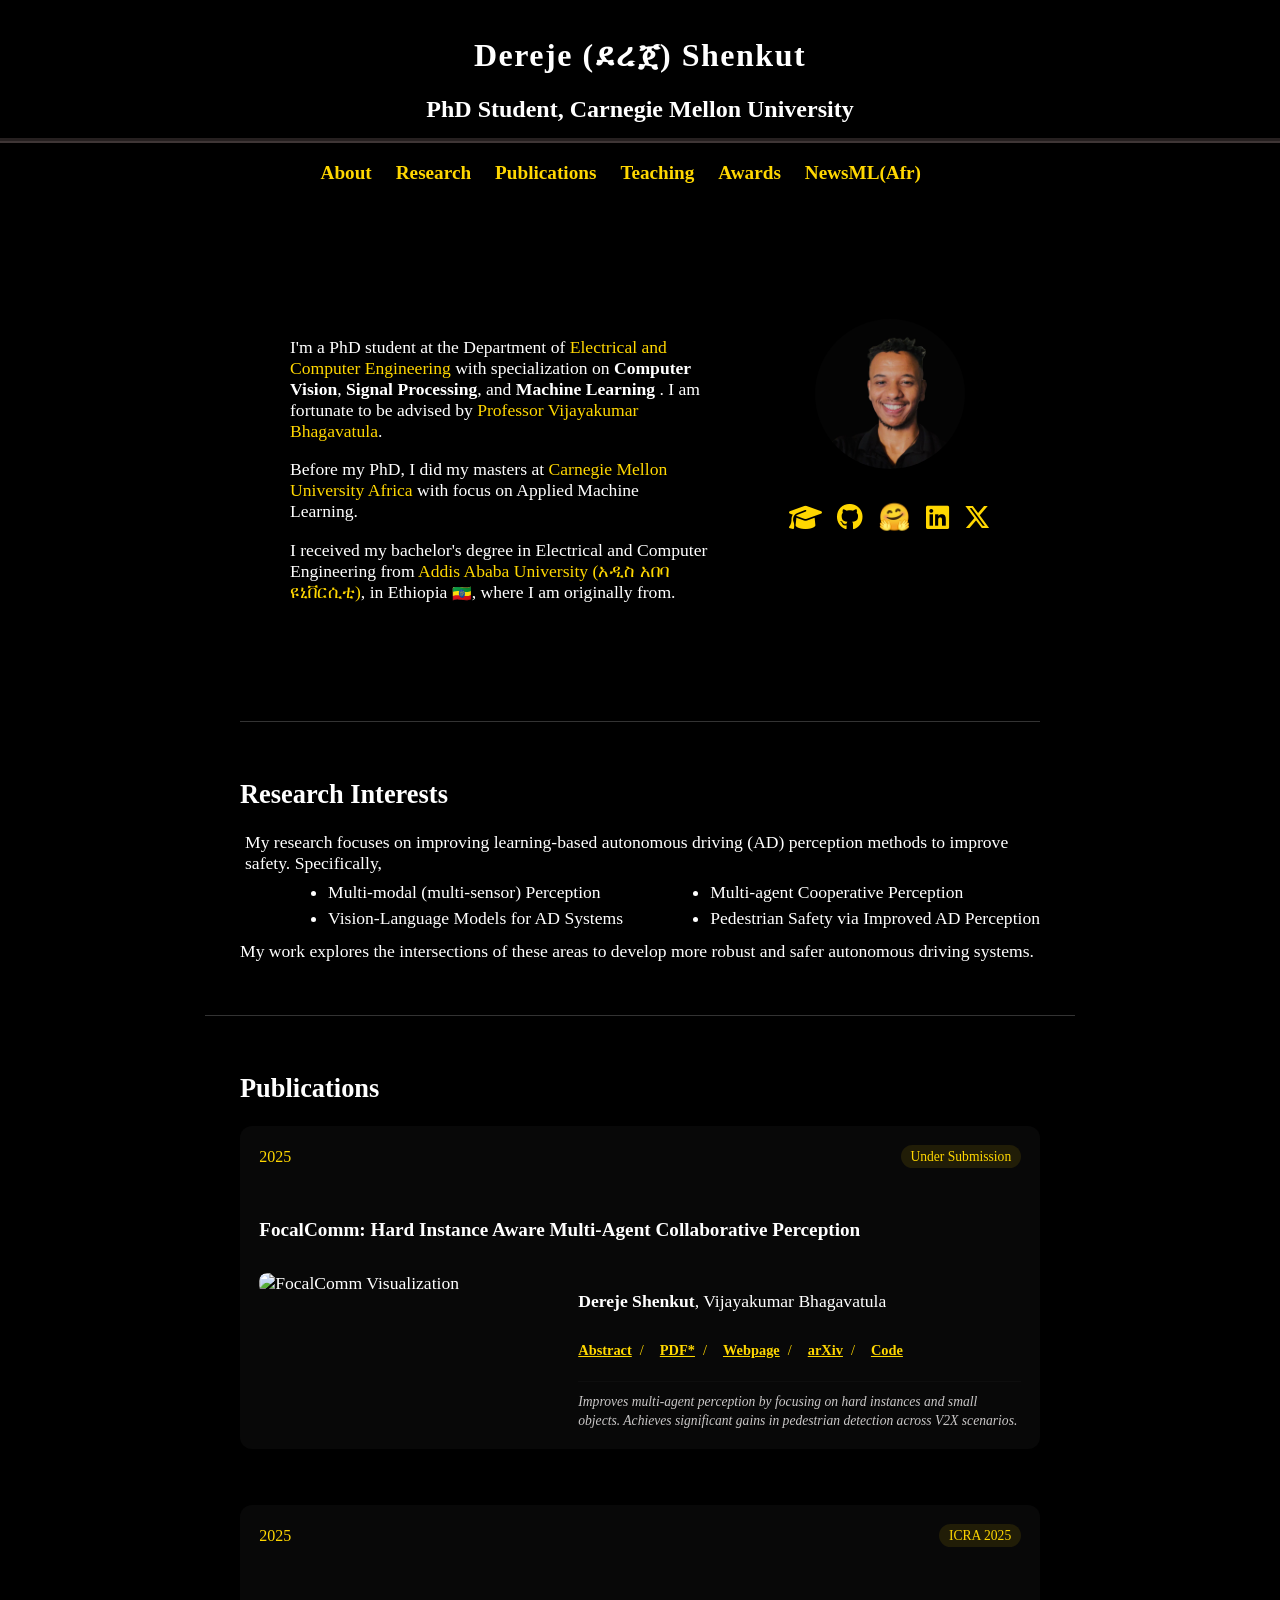
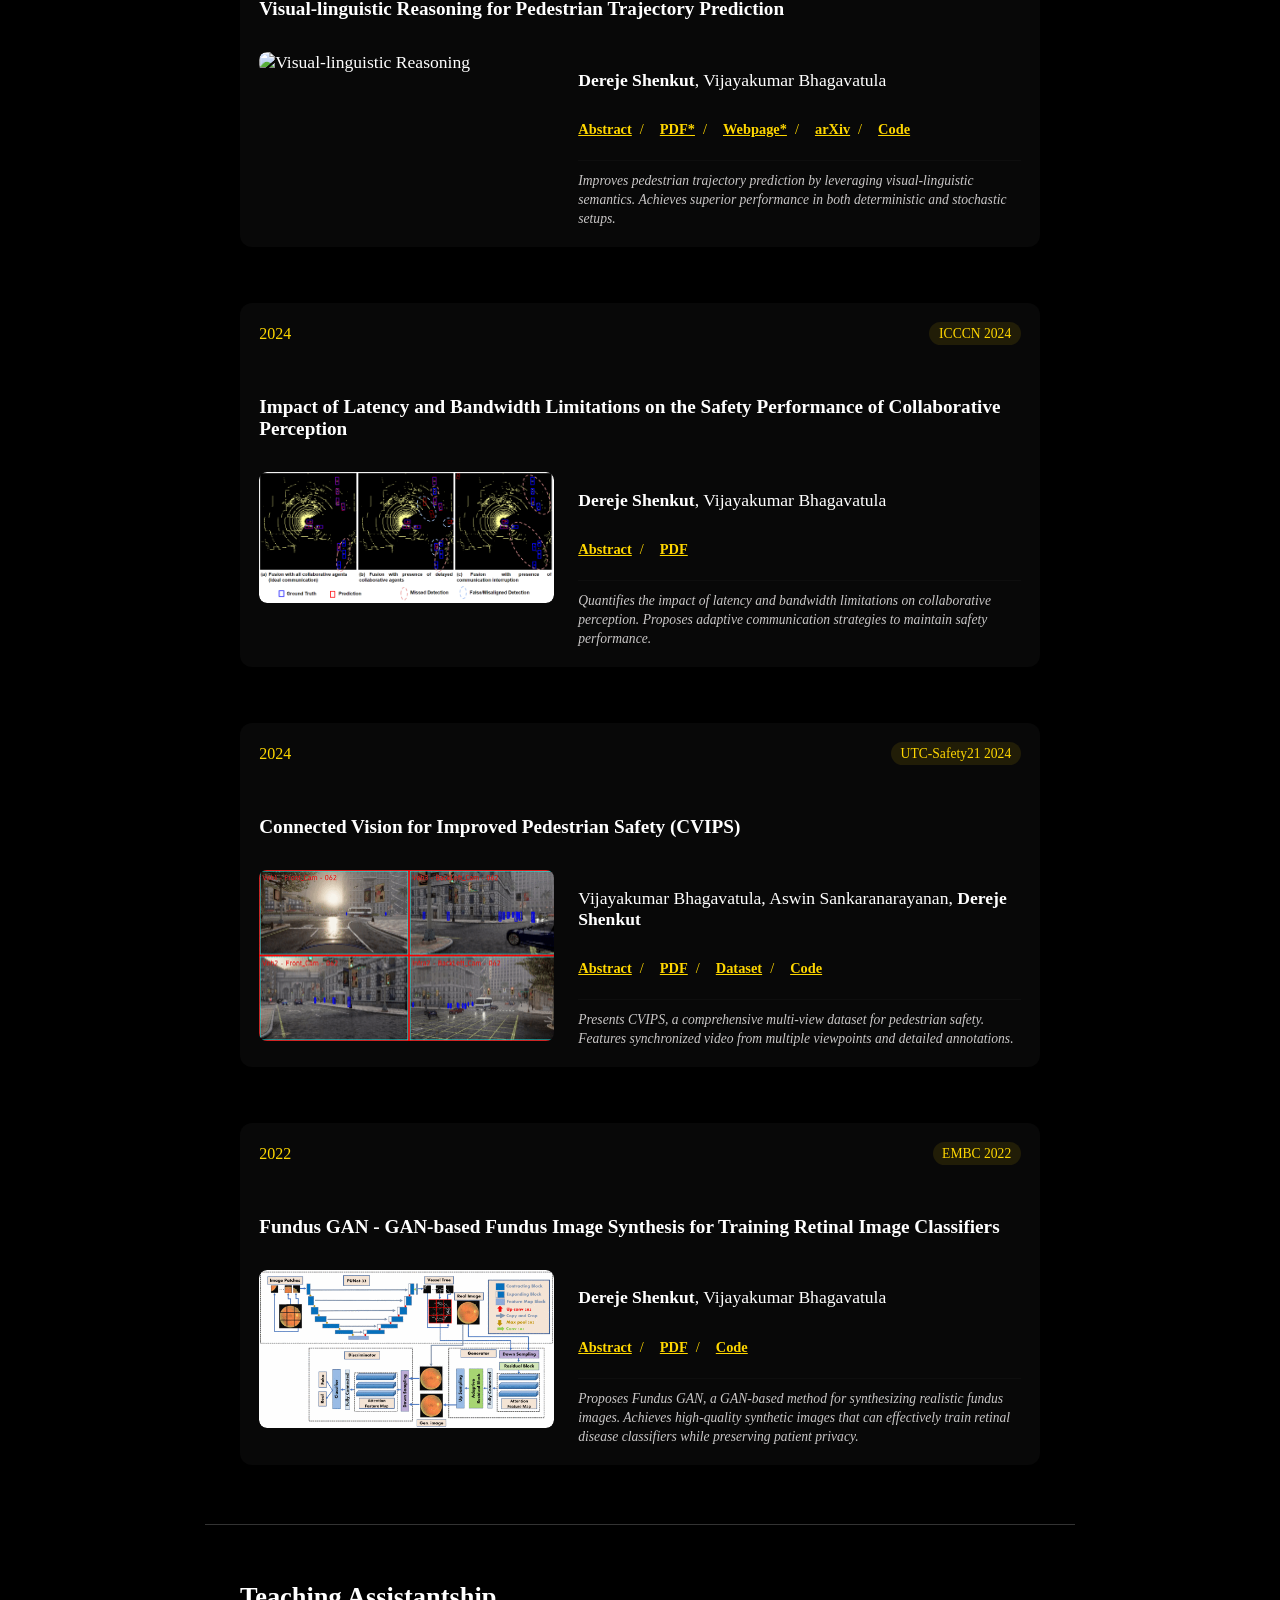
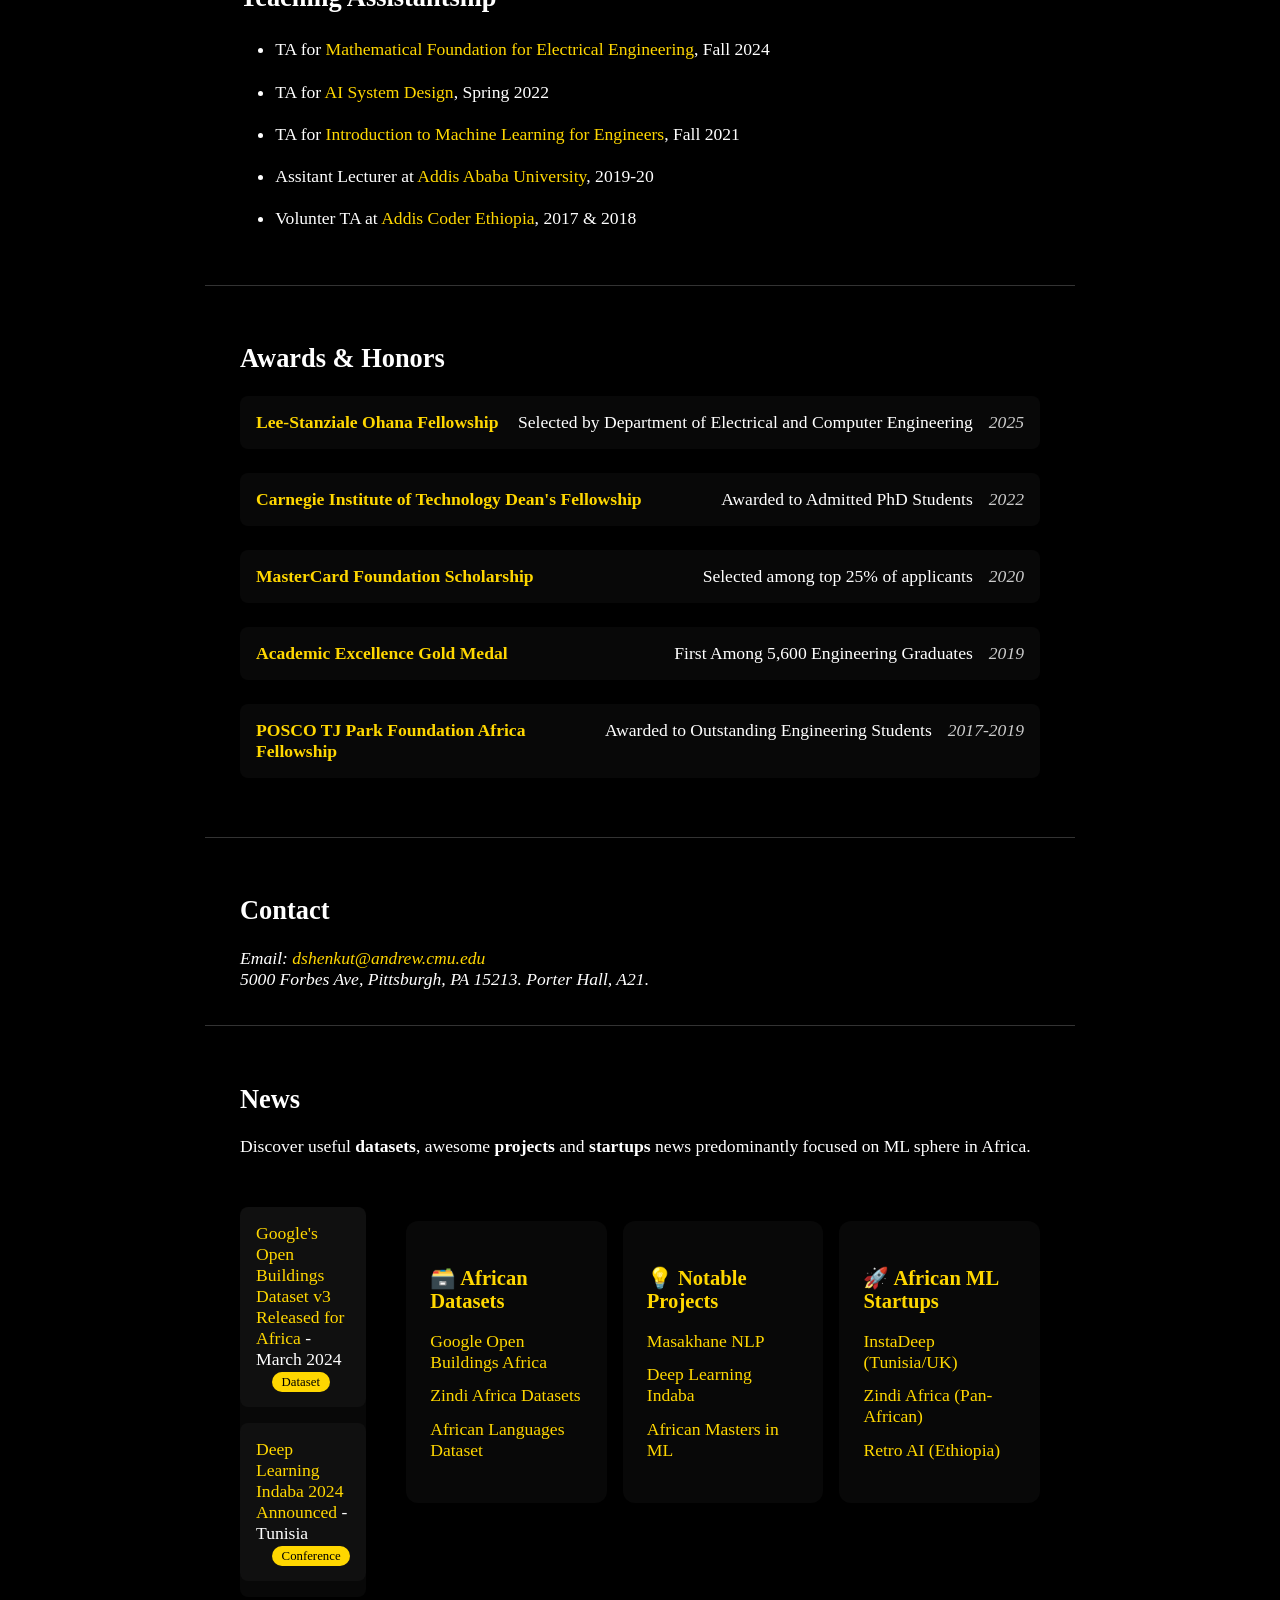
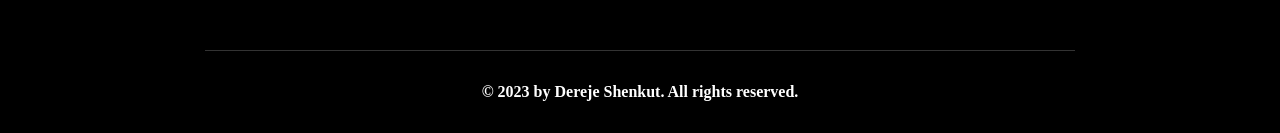
==== index.html @ 4525465c "index html aded" ====
<!DOCTYPE html>
<html lang="en">
<head>
    <meta charset="UTF-8">
    <meta http-equiv="X-UA-Compatible" content="IE=edge">
    <meta name="viewport" content="width=device-width, initial-scale=1.0">
    <title>Dereje Shenkut - Academic Portfolio</title>
    <link rel="stylesheet" href="styles.css">
    <!-- Add Font Awesome CSS -->
    <link rel="stylesheet" href="https://cdnjs.cloudflare.com/ajax/libs/font-awesome/6.5.1/css/all.min.css">
    <!-- Add emoji font support -->
    <link href="https://fonts.googleapis.com/css2?family=Noto+Color+Emoji&display=swap" rel="stylesheet">
</head>
<body>
    <!-- Header Section -->
    <header>
        <h1>Dereje (ደረጀ) Shenkut</h1>
        <h2>PhD Student, Carnegie Mellon University</h2>

        <nav>
            <ul style="font-size: 1.2em;">
                <li><a href="#about">About</a></li>
                <li><a href="#research">Research</a></li>
                <li><a href="#publications">Publications</a></li>
                <li><a href="#teaching">Teaching</a></li>
                <li><a href="#awards">Awards</a></li>
                <!-- <li><a href="#contact">Contact</a></li> -->
                <li><a href="#blueNileHub">NewsML(Afr)</a></li>
            </ul>
        </nav>
    </header>
    
    <!-- About Section -->
    <section id="about" class="s1">
        <div class="main-container">
            <div class="intro-wrapper">
                <div class="left-column">
                    <img id="profile-pic" src="images/photo_2023-05-08_16-27-53.jpg" alt="Dereje Shenkut">
                    <div class="social-links">
                        <a href="https://scholar.google.com/citations?user=y469IrkAAAAJ&hl=en" 
                        target="_blank">
                            <i class="fas fa-graduation-cap"></i>
                        </a>
                        <a href="https://github.com/DerejeCShenkut" target="_blank">
                            <i class="fab fa-github"></i>
                        </a>
                        <a href="https://huggingface.co/scdrand23" target="_blank">
                            <span class="hf-icon">🤗</span>
                        </a>
                        <a href="https://www.linkedin.com/in/dereje-chinkil-shenkut/" target="_blank">
                            <i class="fab fa-linkedin"></i>
                        </a>
                        <a href="https://twitter.com/menelikIII23" target="_blank">
                            <i class="fab fa-x-twitter"></i>
                        </a>
                    </div>
                </div>
                <div id="preview">
                    <p>
                        I'm a PhD student at the Department of <a style="color: rgb(99, 99, 244);" 
                        href="https://www.ece.cmu.edu/">Electrical and Computer Engineering</a> with 
                        specialization on <b>Computer Vision</b>, <b>Signal Processing</b>, and <b>Machine 
                            Learning</b> . I am fortunate to be advised by <a style="color: rgb(99, 99, 244);" href="https://www.ece.cmu.edu/directory/bios/bhagavatula-vijayakumar.html">Professor Vijayakumar Bhagavatula</a>. 
                       </p>
                    <!-- <ul>                         -->

                        <!-- </li> -->
                    <!-- </ul> -->

                    <p>Before my PhD, I did my masters at <a href="https://www.africa.engin
                        eering.cmu.edu/" style="color: rgb(99, 99, 244);">Carnegie Mellon 
                        University Africa</a> with focus on Applied Machine Learning.</p>
                    <p>I received my bachelor's degree in Electrical and Computer Engineering 
                        from <a href="https://aau.edu.et/" style="color: rgb(99, 99, 244);">Addis 
                            Ababa University (አዲስ አበባ ዩኒቨርሲቲ)</a>, in Ethiopia <span class="ethiopia-flag"
                            >🇪🇹</span>, where I am originally from.</p>
                </div>


            </div>
        </div>
    </section>

    <!-- Research Section -->
    <section id="research">
        <h2>Research Interests</h2>
        <p style="margin: 5px;">My research focuses on improving learning-based 
            autonomous driving (AD) perception methods to improve safety. Specifically, </p>
        <!-- <p style="margin: 5px;">Key areas of focus:</p> -->
        <ul style="margin: 0; padding-left: 5em; line-height: 1.5;">
            <div style="display: flex; justify-content: space-between;">
                <div>
                    <li>Multi-modal (multi-sensor) Perception</li>
                    <li>Vision-Language Models for AD Systems</li>
                    
                </div>
                <div>
                    <li>Multi-agent Cooperative Perception</li>
                    <li>Pedestrian Safety via Improved AD Perception</li>
                </div>


            </div>
        </ul>
        <p style="margin-top: 10px;">My work explores the intersections of these areas 
            to develop more robust and safer autonomous driving systems.</p>
    </section>

    <!-- Publications Section -->
    <section id="publications">
        <h2>Publications</h2>
        <div class="publications-grid">
            <!-- FocalComm Publication -->
            <div class="publication-card">
                <div class="publication-header">
                    <span class="pub-year">2025</span>
                    <span class="pub-status">Under Submission</span>
                </div>
                <h3>FocalComm: Hard Instance Aware Multi-Agent Collaborative Perception</h3>
                <div class="publication-content">
                    <div class="pub-media">
                        <img src="final_collaged.gif" alt="FocalComm Visualization" class="pub-image">
                        <div class="media-overlay">
                            <div class="overlay-links">
                                <a href="#" class="media-link">View Demo</a>
                            </div>
                        </div>
                    </div>
                    <div class="pub-details">
                        <p class="pub-authors"><strong>Dereje Shenkut</strong>, Vijayakumar Bhagavatula</p>
                        <div class="pub-abstract-container">
                            <div class="pub-abstract">
                                Multi-agent collaborative perception aims to improve safety for 
                                vehicles and vulnerable road users like pedestrians, but existing 
                                approaches underperform on small-sized objects that are critical 
                                for safety. FocalComm addresses this by focusing on exchanging 
                                information about challenging detection targets through learnable 
                                progressive hard instance mining and a feature-level fusion technique 
                                that prioritizes multi-stage hard instance query features. Our extensive 
                                evaluation demonstrates that FocalComm outperforms state-of-the-art 
                                methods on real V2X benchmarks, achieving significant gains in overall 
                                mAP and substantial improvements in pedestrian detection across both 
                                vehicle-centric and infrastructure-centric setups.
                            </div>
                        </div>
                        <div class="pub-links">
                            <a href="#" class="pub-button small-button abstract-btn">Abstract</a>
                            <a href="#" class="pub-button small-button">PDF*</a>
                            <a href="#" class="pub-button small-button">Webpage</a>
                            <a href="#" class="pub-button small-button">arXiv</a>
                            <a href="#" class="pub-button small-button">Code</a>
                        </div>
                        <div class="pub-brief-description">
                            Improves multi-agent perception by focusing on hard instances and small objects. Achieves significant gains in pedestrian detection across V2X scenarios.
                        </div>
                    </div>
                </div>
            </div>

            <!-- Visual-linguistic Reasoning Publication -->
            <div class="publication-card">
                <div class="publication-header">
                    <span class="pub-year">2025</span>
                    <span class="pub-venue">ICRA 2025</span>
                </div>
                <h3>Visual-linguistic Reasoning for Pedestrian Trajectory Prediction</h3>
                <div class="publication-content">
                    <div class="pub-media">
                        <img src="final_collaged.gif" alt="Visual-linguistic Reasoning" class="pub-image">
                        <div class="media-overlay">
                            <div class="overlay-links">
                                <a href="#" class="media-link">View Demo</a>
                            </div>
                        </div>
                    </div>
                    <div class="pub-details">
                        <p class="pub-authors"><strong>Dereje Shenkut</strong>, Vijayakumar Bhagavatula</p>
                        <div class="pub-abstract-container">
                            <div class="pub-abstract">
                                Accurate prediction of pedestrian trajectories is crucial for
                                 autonomous vehicles, but the dynamic nature of urban environments 
                                 and unpredictable pedestrian behavior present significant challenges 
                                 that earlier RNN and LSTM methods couldn't fully address. This paper 
                                 introduces a novel approach that uses a powerful pre-trained vision-language
                                  model (VLM) to improve trajectory estimation by learning semantically useful
                                   scene context and high-level reasoning features through fine-tuning 
                                   on specific prompts with road scenes containing pedestrians. 
                                   Through experiments with first-person datasets JAAD and PIE, we 
                                   demonstrate that utilizing visual-linguistic semantics via our 
                                   pretrained VLM approach outperforms previous methods in both 
                                   deterministic and stochastic trajectory prediction setups.
                            </div>
                        </div>
                        <div class="pub-links">
                            <a href="#" class="pub-button small-button abstract-btn">Abstract</a>
                            <a href="#" class="pub-button small-button">PDF*</a>
                            <a href="#" class="pub-button small-button">Webpage*</a>
                            <a href="#" class="pub-button small-button">arXiv</a>
                            <a href="#" class="pub-button small-button">Code</a>
                        </div>
                        <div class="pub-brief-description">
                            Improves pedestrian trajectory prediction by leveraging visual-linguistic semantics. Achieves superior performance in both deterministic and stochastic setups.
                        </div>
                    </div>
                </div>
            </div>

            <!-- Latency and Bandwidth Publication -->
            <div class="publication-card">
                <div class="publication-header">
                    <span class="pub-year">2024</span>
                    <span class="pub-venue">ICCCN 2024</span>
                </div>
                <h3>Impact of Latency and Bandwidth Limitations on the Safety 
                    Performance of Collaborative Perception</h3>
                <div class="publication-content">
                    <div class="pub-media">
                        <img src="LatencyImapct2.PNG" alt="Latency and Bandwidth Study" class="pub-image">
                        <div class="media-overlay">
                            <div class="overlay-links">
                                <a href="https://ieeexplore.ieee.org/stamp/stamp.jsp?arnumber=10637568 class="media-link">View Paper</a>
                            </div>
                        </div>
                    </div>
                    <div class="pub-details">
                        <p class="pub-authors"><strong>Dereje Shenkut</strong>, Vijayakumar Bhagavatula</p>
                        <div class="pub-abstract-container">
                            <div class="pub-abstract">
                                Collaborative perception systems rely on V2V communication networks that are 
                                subject to real-world constraints like latency and bandwidth limitations. 
                                This study quantifies the impact of these network constraints on perception 
                                performance and safety metrics. We propose adaptive communication strategies 
                                that maintain critical safety performance even under severe network limitations, 
                                providing practical guidelines for deploying collaborative perception in real-world 
                                autonomous driving scenarios.
                            </div>
                        </div>
                        <div class="pub-links">
                            <a href="#" class="pub-button small-button abstract-btn">Abstract</a>
                            <a href="https://ieeexplore.ieee.org/stamp/stamp.jsp?arnumber=10637568" 
                            class="pub-button small-button">PDF</a>
                            <!-- <a href="#" class="pub-button small-button">Webpage</a>
                            <a href="#" class="pub-button small-button">arXiv</a>
                            <a href="#" class="pub-button small-button">Code</a> -->
                        </div>
                        <div class="pub-brief-description">
                            Quantifies the impact of latency and bandwidth limitations on collaborative perception. Proposes adaptive communication strategies to maintain safety performance.
                        </div>
                    </div>
                </div>
            </div>
            
            <!-- CVIPS Dataset Publication Card -->
            <div class="publication-card">
                <div class="publication-header">
                    <span class="pub-year">2024</span>
                    <span class="pub-venue">UTC-Safety21 2024</span>
                </div>
                <h3>Connected Vision for Improved Pedestrian Safety (CVIPS) </h3>
                <div class="publication-content">
                    <div class="pub-media">
                        <img src="images/output_video_VVVI_4cam.gif" alt="Collaborative View" class="pub-
                        image">
                        <div class="media-overlay">
                            <div class="overlay-links">
                                <a href="https://drive.google.com/drive/folders/1gCCrIslzVkupyF0lj_1
                                I9qXTB2_a4tjd?usp=drive_link" class="media-link" target="_blank">View D
                                ataset</a>
                            </div>
                        </div>
                    </div>
                    <div class="pub-details">
                        <p class="pub-authors">Vijayakumar Bhagavatula, Aswin Sankaranarayanan, <strong>
                            Dereje Shenkut</strong></p>
                        <div class="pub-abstract-container">
                            <div class="pub-abstract">
                                We present CVIPS, a comprehensive multi-view dataset designed to 
                                improve pedestrian safety through collaborative perception. 
                                The dataset features synchronized video from multiple viewpoints 
                                in urban environments, with detailed annotations of pedestrian positions, 
                                trajectories, and potential safety-critical scenarios. CVIPS enables the 
                                development and evaluation of collaborative perception algorithms specifically focused on enhancing pedestrian safety in autonomous driving applications.
                            </div>
                        </div>
                        <div class="pub-links">
                            <a href="#" class="pub-button small-button abstract-btn">Abstract</a>
                            <a href="#" class="pub-button small-button">PDF</a>
                            <a href="https://drive.google.com/drive/folders/1gCCrIslzVkupyF0lj_1I9qXTB2
                            _a4tjd?usp=drive_link" class="pub-button small-button" target="_blank">
                            Dataset</a>
                            <!-- <a href="#" class="pub-button small-button">arXiv</a> -->
                            <a href="#" class="pub-button small-button">Code</a>
                        </div>
                        <div class="pub-brief-description">
                            Presents CVIPS, a comprehensive multi-view dataset for pedestrian safety. Features synchronized video from multiple viewpoints and detailed annotations.
                        </div>
                    </div>
                </div>
            </div>

            <!-- Fundus GAN Publication -->
            <div class="publication-card">
                <div class="publication-header">
                    <span class="pub-year">2022</span>
                    <span class="pub-venue">EMBC 2022</span>
                </div>
                <h3>Fundus GAN - GAN-based Fundus Image Synthesis for Training Retinal Image 
                    Classifiers</h3>
                <div class="publication-content">
                    <div class="pub-media">
                        <img src="9871771-fig-1-source-small.gif" alt="Fundus GAN Architecture" 
                        class="pub-image">
                        <div class="media-overlay">
                            <div class="overlay-links">
                                <a href="#" class="media-link">View Paper</a>
                            </div>
                        </div>
                    </div>
                    <div class="pub-details">
                        <p class="pub-authors"><strong>Dereje Shenkut</strong>, Vijayakumar Bhagavatula</p>
                        <div class="pub-abstract-container">
                            <div class="pub-abstract">
                                We propose Fundus GAN, a GAN-based method for synthesizing realistic 
                                fundus images to address the challenges of limited labeled data 
                                and patient privacy concerns in retinal image analysis. Our two-step 
                                approach first extracts vessel trees using a segmentation network, 
                                then translates these to fundus images using unsupervised generative 
                                attention networks. Experiments show Fundus GAN outperforms state-of-the-art
                                 methods and produces high-quality synthetic images that can effectively 
                                 train retinal disease classifiers while preserving patient privacy.
                            </div>
                        </div>
                        <div class="pub-links">
                            <a href="#" class="pub-button small-button abstract-btn">Abstract</a>
                            <a href="https://ieeexplore.ieee.org/stamp/stamp.jsp?arnumber=9871771" 
                            class="pub-button small-button">PDF</a>
                            <!-- <a href="#" class="pub-button small-button">Webpage</a> -->
                            <!-- <a href="#" class="pub-button small-button">arXiv</a> -->
                            <a href="#" class="pub-button small-button">Code</a>
                        </div>
                        <div class="pub-brief-description">
                            Proposes Fundus GAN, a GAN-based method for synthesizing realistic fundus images. Achieves high-quality synthetic images that can effectively train retinal disease classifiers while preserving patient privacy.
                        </div>
                    </div>
                </div>
            </div>
        </div>
    </section>

    <!-- Teaching Section -->
    <section id="teaching">
        <h2>Teaching Assistantship</h2>
        <ul>
            <li>TA for <a href="https://courses.ece.cmu.edu/18202" target="_blank">Mathematical Foundation
                 for Electrical Engineering</a>, Fall 2024</li>
            <li>TA for <a href="https://www.africa.engineering.cmu.edu/academics/courses/04-652.html"
                target="_blank">AI System Design</a>, Spring 2022</li>
            <li>TA for <a href="https://courses.ece.cmu.edu/18461" target="_blank">Introduction to 
                Machine Learning for Engineers</a>, Fall 2021</li>            
            <li>Assitant Lecturer at <a href="http://www.aau.edu.et/" target="_blank">Addis Ababa 
                University</a>, 2019-20</li>
            <li>Volunter TA at <a href="https://www.addiscoder.com/" target="_blank">Addis Coder 
                Ethiopia</a>, 2017 & 2018</li>
        </ul>
    </section>

    <!-- Add this section before the Contact section -->
    <section id="awards">
        <h2>Awards & Honors</h2>
        <ul class="awards-list">
            <li class="award-item">
                <span class="award-name">Lee-Stanziale Ohana Fellowship</span>
                <span class="award-details">Selected by Department of Electrical and Computer Engineering</span>
                <span class="award-year">2025</span>
            </li>
            <li class="award-item">
                <span class="award-name">Carnegie Institute of Technology Dean's Fellowship</span>
                <span class="award-details">Awarded to Admitted PhD Students</span>
                <span class="award-year">2022</span>
            </li>
            <li class="award-item">
                <span class="award-name">MasterCard Foundation Scholarship</span>
                <span class="award-details">Selected among top 25% of applicants</span>
                <span class="award-year">2020</span>
            </li>
            <li class="award-item">
                <span class="award-name">Academic Excellence Gold Medal</span>
                <span class="award-details">First Among 5,600 Engineering Graduates</span>
                <span class="award-year">2019</span>
            </li>
            <li class="award-item">
                <span class="award-name">POSCO TJ Park Foundation Africa Fellowship</span>
                <span class="award-details">Awarded to Outstanding Engineering Students</span>
                <span class="award-year">2017-2019</span>
            </li>
        </ul>
    </section>

    <!-- Contact Section -->
    <section id="contact">
        <h2>Contact</h2>
        <address>
            Email: <a href="mailto:dshenkut@andrew.cmu.edu">dshenkut@andrew.cmu.edu</a><br>
            5000 Forbes Ave, Pittsburgh, PA 15213. Porter Hall, A21.<br>
        </address>
    </section>
    <!-- Fun Fact Section -->
    <section id="blueNileHub">
        <h2>News</h2>
        <!-- <p>
            Welcome to Harambe's ML Chronicles, where I write about the hope and glimpse of Machine Learning in Africa. 
            Here, I regularly write about latest news, resources, and opportunities within the African ML sphere.
        </p> -->
        <p>Discover useful <b>datasets</b>, awesome <b>projects</b> and <b>startups</b> news 
            predominantly focused on ML sphere in Africa.</p>

        <div class="mlogContent">
            <ul class="newsList">
                <li>
                    <a href="https://sites.research.google/open-buildings/">Google's Open Buildings
                         Dataset v3 Released for Africa</a> - March 2024
                    <span class="news-tag">Dataset</span>
                </li>
                <li>
                    <a href="https://deeplearningindaba.com/2024">Deep Learning Indaba 2024 Announced

                    </a> - Tunisia
                    <span class="news-tag">Conference</span>
                </li>
                <!-- <li>
                    <a href="https://zindi.africa/competitions">Zindi Africa Launches New Healthcare
                         ML Competition</a> - February 2024
                    <span class="news-tag">Competition</span>
                </li>
                <li>
                    <a href="https://www.masakhane.io">Masakhane NLP: Advancing African Language 
                        Processing</a> - January 2024
                    <span class="news-tag">Project</span>
                </li>
                <li>
                    <a href="https://www.carnegie.org/news/articles/artificial-intelligence-africa/">
                        Carnegie Corporation Funds AI Research Centers in Africa</a> - 
                        December 2023
                    <span class="news-tag">Funding</span>
                </li> -->
            </ul>

            <!-- African ML Resources Section -->
            <div class="afroResources">
                <div class="resource-section">
                    <h3>🗃️ African Datasets</h3>
                    <ul>
                        <li><a href="https://sites.research.google/open-buildings/">Google Open Buildings 
                            Africa</a></li>
                        <li><a href="https://zindi.africa/datasets">Zindi Africa Datasets</a></li>
                        <li><a href="https://www.masakhane.io/data">African Languages Dataset</a></li>
                    </ul>
                </div>

                <div class="resource-section">
                    <h3>💡 Notable Projects</h3>
                    <ul>
                        <li><a href="https://www.masakhane.io">Masakhane NLP</a></li>
                        <li><a href="https://www.deeplearningindaba.com">Deep Learning Indaba</a></li>
                        <li><a href="https://www.africanmastersinml.org">African Masters in ML</a></li>
                    </ul>
                </div>

                <div class="resource-section">
                    <h3>🚀 African ML Startups</h3>
                    <ul>
                        <li><a href="https://www.instadeep.com">InstaDeep (Tunisia/UK)</a></li>
                        <li><a href="https://www.zindi.africa">Zindi Africa (Pan-African)</a></li>
                        <li><a href="https://www.retro.ai">Retro AI (Ethiopia)</a></li>
                    </ul>
                </div>
            </div>
        </div>
    </section>

    <!-- Footer Section -->
    <footer>
        <!-- <blockquote class="animated-quote">"The unity of Africa reflects the most noble of aims. It must be pursued by all who are convinced of its necessity" Fulbert Youlou</blockquote> -->
        <p>© 2023 by Dereje Shenkut. All rights reserved.</p>
    </footer>

    <!-- Add JavaScript for expandable abstracts -->
    <script>
        document.addEventListener('DOMContentLoaded', function() {
            const abstractButtons = document.querySelectorAll('.abstract-btn');
            
            abstractButtons.forEach(button => {
                button.addEventListener('click', function(e) {
                    e.preventDefault();
                    
                    // Find the closest publication card
                    const pubDetails = this.closest('.pub-details');
                    
                    // Find the abstract container within this publication card
                    const abstractContainer = pubDetails.querySelector('.pub-abstract-container');
                    
                    // Toggle visibility
                    if (abstractContainer.style.display === 'block') {
                        abstractContainer.style.display = 'none';
                    } else {
                        abstractContainer.style.display = 'block';
                    }
                });
            });
        });
    </script>
</body>
</html>
---- styles.css ----
html, body {
    background-color: #000000;
    margin: 0;
    padding: 0;
}

body {
    font-family: 'Times New Roman', Times, serif;
    color: #ffffff;
}

header {
    /*background-color: linear-gradient(to bottom, #078930, #fcd116, #de071c); /* Colors of the Ethiopian flag */
    animation: flagColors 50s infinite;
    padding: 1em 0;
    text-align: center;
    position: relative; /* Add this to help with positioning */
    min-height: 180px; /* Adjust this value based on your needs */
    display: flex;
    flex-direction: column;
}
/* @keyframes flagColors {

} */
header h1, header h2, nav ul li a {
    text-shadow: 2px 2px 4px rgba(0, 0, 0, 0.9);
}

footer p, footer blockquote {
    text-shadow: 2px 2px 4px rgb(0, 0, 0);
}

header h1 {
    color: #ffffff;
    font-weight: bold;
    font-size: 2em;
    text-shadow: 2px 2px 4px rgba(0, 0, 0, 0.7);
    font-family: 'Georgia', serif;
    letter-spacing: 1.5px;
}


header h2 {
    margin-bottom: 0;
    margin-top: 0;
    padding-bottom: 15px;
    border-bottom: 5px groove rgba(210, 179, 179, 0.3); /* Subtle line under PhD Student */
    width: 100%; /* Line won't stretch full width */
    margin-left: auto;
    margin-right: auto;
}

nav {
    margin-top: auto; /* This pushes the nav to the bottom of header */
}

nav ul {
    list-style-type: none;
    padding: 0;
    display: flex;
    justify-content: center;
    margin-right: 2em;
    margin-bottom: 1em; /* Add some space at the bottom */
    gap: 1.5rem;  /* Use gap instead of margin for more consistent spacing */
    flex-wrap: wrap;  /* Allow wrapping on smaller screens */
}

nav ul li a {
    color: #ffffff;
    font-weight: bold;
    transition: color 0.3s;
}

nav ul li a:hover {
    color: #08b9b0;
}

nav ul li {
    margin: 0;  /* Remove individual margins */
}

section {
    padding: 2em;  /* Reduced from 3em */
    font-size: 1.1em;
    border-bottom: 1px solid #333333;
    background-color: #000000;
    color: #ffffff;
    max-width: 800px;  /* Added max-width to condense content */
    margin: 0 auto;  /* Center the sections */
}

.profile-pic {
    margin-right: 20px;
    border-radius: 50%;
    width: 200px;
    height: 200px;
    object-fit: cover;
}

footer {
    /*background: linear-gradient(to right, #B31B1B, #bbadad); /* CMU red to grey gradient */
    animation: flagColors 30s infinite;
    font-weight: bold; /* Bold text */
    color: #ffffff;
    padding: 1em 0;
    text-align: center;
}
@keyframes flagColors {
    0%, 10% {
        background: linear-gradient(to bottom, rgba(7, 137, 48, 0.1), rgba(252, 209, 22, 0.1), rgba(222, 7, 28, 0.1));
    }
    10.1%, 15% {
        background: linear-gradient(to right, rgba(0, 135, 81, 0.1), rgba(255, 255, 255, 0.1), rgba(0, 135, 81, 0.1));
    }
    15.1%, 20% {
        background: linear-gradient(45deg, rgba(0, 51, 161, 0.1), rgba(213, 43, 45, 0.1), rgba(213, 43, 45, 0.1), rgba(18, 184, 214, 0.1));
    }
    20.1%, 25% {
        background: linear-gradient(to bottom, rgba(32, 107, 196, 0.2), rgba(250, 218, 94, 0.2), rgba(73, 140, 44, 0.2)); /* Rwanda */
    }
    25.1%, 30% {
        background: linear-gradient(to bottom, rgba(0, 171, 102, 0.2), rgba(255, 255, 255, 0.2), rgba(206, 17, 38, 0.2)); /* Madagascar */
    }
    30.1%, 35% {
        background: linear-gradient(to right, rgba(0, 158, 73, 0.2), rgba(255, 206, 0, 0.2), rgba(210, 16, 52, 0.2)); /* Guinea */
    }
    35.1%, 40% {
        background: linear-gradient(to bottom, rgba(0, 114, 198, 0.2), rgba(255, 255, 255, 0.2), rgba(206, 17, 38, 0.2)); /* Cape Verde */
    }
    40.1%, 45% {
        background: linear-gradient(to bottom, rgba(58, 117, 196, 0.2), rgba(255, 236, 0, 0.2), rgba(206, 17, 38, 0.2)); /* Democratic Republic of Congo */
    }
    45.1%, 50% {
        background: linear-gradient(to bottom, rgba(206, 17, 38, 0.2), rgba(255, 255, 255, 0.2), rgba(0, 114, 41, 0.2)); /* Seychelles */
    }
    50.1%, 55% {
        background: linear-gradient(to right, rgba(0, 149, 67, 0.2), rgba(254, 209, 0, 0.2), rgba(0, 174, 239, 0.2), rgba(224, 25, 49, 0.2)); /* Central African Republic */
    }
    /* ... continue for other countries with the same pattern ... */
    95.1%, 100% {
        background: linear-gradient(to bottom, rgba(7, 137, 48, 0.2), rgba(252, 209, 22, 0.2), rgba(222, 7, 28, 0.2)); /* Ethiopia */
    }
}
/* To improve text visibility against the background colors, you can add a text shadow: */
footer p {
    text-shadow: 2px 2px 2px rgb(0, 0, 0);
}
#publications li {
    margin-bottom: 80px; /* Adjust this value as needed */
}
.publication-content3 {
    margin-bottom: 80px;
    display: flex;
    gap: 10px;
    align-items: center;
}
.publication-content2 {
    margin-bottom: 80px;
    display: flex;
    gap: 10px;
    align-items: center;
}
figure {
    flex: 0 0 50%; /* Allocate 50% of the container width to the image */
    max-width: 50%;
}
/* figure2 {
    flex: 0 0 50%; /* Allocate 50% of the container width to the image */
    /* max-width: 50%; */
/* } */ 
.abstract3 {
    flex: 1; /* Allocate the remaining space to the abstract */
    padding: 20px;
    background-color: #000000;
    color: #ffffff;
    /* box-shadow: 2px 2px 5px rgba(0, 0, 0, 0.1); */
}
.abstract2 {
    flex: 1; /* Allocate the remaining space to the abstract */
    padding: 20px;
    background-color: #000000;
    color: #ffffff;
    /* box-shadow: 2px 2px 5px rgba(0, 0, 0, 0.1); */
}

.high-res {
    width: 75%;  /* Reduced from 90% */
    height: auto;
    display: block;
    margin: 0 auto;
}

.gan-res {
    width: 75%;  /* Reduced from 90% */
    height: auto;
    display: block;
    margin: 0 auto;
}

/* ... rest of your CSS ... */

.social-links {
    margin-top: 15px;  /* Back to original margin */
    display: flex;
    justify-content: center;
    gap: 15px;  /* Back to original gap */
}

.social-links .hf-icon {
    font-size: 1.0em; /* Adjust size to match other icons */
    line-height: 0.8;
    display: inline-block;
    vertical-align: middle;
}

.social-links a {
    color: #08b9b0;
    text-decoration: none;
    font-size: 1.5em;  /* Back to original size */
    display: flex;
    align-items: center;
    justify-content: center;
}

.social-links a:hover {
    color: #069089; /* Darker shade on hover */
    transform: scale(1.1); /* Slight grow effect on hover */
    transition: all 0.2s ease;
}

.emphasizeL {
    color: #007BFF;  /* Change this to any color you prefer */
    font-weight: bold;
    font-size: 1.2em;  /* Making it slightly bigger than surrounding text */
    text-decoration: underline;  /* Underlining it for emphasis */
}

/* ... rest of your CSS ... */

/* #harambeMLog {
    padding: 20px 0;
    margin: 20px 0;
}

#harambeMLog h2 {
    font-weight: bold;
    margin-bottom: 15px;
    color: #333;  /* Assuming this is the color you've used for other section headers */
/* } */

/* #harambeMLog p {
    font-size: 16px;
    color: #555;  /* Assuming this is the color you've used for other section content */
    /* line-height: 1.5; */
/* } */ 

.emphasizeML {
    color: #007BFF;  /* A standout color for the emphasized 'L' */
    font-weight: bold;
    font-size: 1.2em;
    text-decoration: underline;
}

.newsList {
    list-style-type: none;  /* Removes bullet points */
    padding-left: 0;  /* Aligns the list to the left */
}

.newsList li {
    margin-bottom: 10px;  /* Space between list items */
}

.newsList a {
    color: #007BFF;  /* Link color; you can adjust this */
    text-decoration: none;  /* Removes the underline from links */
}

.newsList a:hover {
    text-decoration: underline;  /* Underlines link on hover for better UX */
}
.mlogContent {
    display: flex;
    justify-content: space-between;
    align-items: flex-start;
    gap: 40px; /* Increased gap between news list and icons */
}

.newsList {
    flex: 2; /* Takes up more space */
    background-color: rgba(255, 255, 255, 0.03);  /* Reduced from 0.05 */
    padding: 20px;
    border-radius: 8px;
}

.newsList li {
    margin-bottom: 15px;
    padding: 10px;
    background-color: rgba(255, 255, 255, 0.01);  /* Reduced from 0.02 */
    border-radius: 4px;
    transition: background-color 0.3s ease;
}

.newsList li:hover {
    background-color: rgba(255, 255, 255, 0.03);  /* Reduced from 0.05 */
}

.afroIcons {
    flex: 1;
    display: flex;
    flex-direction: column;
    gap: 15px;
    align-self: flex-start;
    max-width: 150px; /* Add this to constrain overall width */
}

.iconItem {
    width: 100%; /* Change from 200px to 100% */
    padding: 10px; /* Reduce padding from 15px */
    border-radius: 8px;
    transition: transform 0.3s ease, opacity 0.3s ease;
    text-align: center; /* Center the content */
}

.iconItem img {
    width: 40px; /* Add this to control icon image size */
    height: 40px; /* Add this to control icon image size */
    margin-bottom: 5px; /* Add some space between icon and text */
}

.iconItem p {
    margin: 0; /* Remove default paragraph margins */
    font-size: 0.9em; /* Make text slightly smaller */
}

.iconItem:hover {
    transform: translateX(-5px); /* Slight shift on hover */
    opacity: 1;
}

.iconItem.afroDataset {
    background-color: rgba(108, 173, 108, 0.2); /* More subtle colors */
}

.iconItem.afroMLProjects {
    background-color: rgba(191, 191, 163, 0.2);
}

.iconItem.afroMLStartups {
    background-color: rgba(177, 128, 128, 0.2);
}

.s1 {
    background-color: #000000;
    padding: 50px 0;
}

.main-container {
    background-color: #000000;
    width: 100%;
    max-width: 800px;  /* Reduced from 1000px */
    margin: 0 auto;
}

.intro-wrapper {
    display: flex;
    flex-direction: row-reverse; /* This will switch the order */
    gap: 30px;
    align-items: flex-start;
    background-color: #000000;
    color: #ffffff;
    padding: 30px;
    border-radius: 5px;
    box-shadow: 0 0 10px rgba(0,0,0,0.1);
}

.left-column {
    padding: 20px;  /* Back to original padding */
    text-align: center;
    flex-shrink: 0;
}

#preview {
    flex: 1;
    padding: 20px;
    padding-right: 30px; /* Add some padding on the right */
    background-color: #000000;
    color: #ffffff;
}

/* Adjust profile pic margins */
#profile-pic {
    width: 150px;  /* Back to original size */
    height: 150px;  /* Back to original size */
    border-radius: 50%;
    background-color: #000;
    object-fit: cover;
    margin-bottom: 15px;  /* Back to original margin */
}

.s2 {
    background-color: #000000;
}

.ethiopia-flag {
    font-family: 'Noto Color Emoji', Apple Color Emoji, Segoe UI Emoji, sans-serif;
    font-size: 0.9em;
    line-height: 0.6;
    vertical-align: middle;
    display: inline-block;
}

/* Add these new styles for publications */
.publications-grid {
    display: flex;
    flex-direction: column;
    gap: 2rem;
    margin-top: 2rem;
    max-width: 800px;  /* Added max-width */
    margin: 0 auto;  /* Center the grid */
}

.publication-card {
    background: rgba(255, 255, 255, 0.03);  /* Reduced from 0.05 */
    border-radius: 12px;
    padding: 1.2rem;  /* Slightly reduced padding */
    transition: transform 0.3s ease, box-shadow 0.3s ease;
    margin-bottom: 1.5rem;  /* Add space between cards */
}

.publication-card:hover {
    transform: translateY(-5px);
    box-shadow: 0 10px 20px rgba(0, 0, 0, 0.2);
}

.publication-header {
    display: flex;
    justify-content: space-between;
    align-items: center;
    margin-bottom: 1rem;
}

.pub-year {
    font-size: 1rem;
    color: #FFD700;  /* Changed from #08b9b0 to golden */
    font-weight: bold;  /* Added bold */
}

.pub-status, .pub-venue {
    background: rgba(255, 215, 0, 0.1);  /* Changed background to match golden */
    color: #FFD700;  /* Changed from #08b9b0 to golden */
    padding: 0.2rem 0.6rem;
    border-radius: 16px;
    font-size: 0.85rem;
    font-weight: bold;  /* Added bold */
}

.publication-card h3 {
    font-size: 1.2rem;
    margin-bottom: 1rem;
    color: #fff;
    font-family: 'Times New Roman', Times, serif;
    letter-spacing: normal;
}

.publication-content {
    display: grid;
    grid-template-columns: 0.8fr 1.2fr;  /* Changed to side by side layout with text taking more space */
    gap: 1.5rem;
    align-items: start;
    max-width: 800px;  /* Increased from 700px to accommodate side by side */
    margin: 0 auto;
}

.pub-media {
    position: relative;
    border-radius: 8px;
    overflow: hidden;
    max-width: 300px;  /* Limit maximum width of media container */
}

.pub-image {
    width: 100%;  /* Changed from 85% to fill container */
    max-width: 300px;  /* Limit maximum width of images */
    height: auto;
    display: block;
    margin: 0 auto;
    border-radius: 8px;
}

.media-overlay {
    position: absolute;
    top: 0;
    left: 0;
    right: 0;
    bottom: 0;
    background: rgba(0, 0, 0, 0.7);
    display: flex;
    align-items: center;
    justify-content: center;
    opacity: 0;
    transition: opacity 0.3s ease;
}

.pub-media:hover .media-overlay {
    opacity: 1;
}

.media-link {
    color: white;
    text-decoration: none;
    padding: 0.4rem 0.8rem;
    border: 1px solid white;
    border-radius: 4px;
    font-size: 0.9em;
    transition: all 0.3s ease;
}

.media-link:hover {
    background: white;
    color: black;
}

.pub-details {
    display: flex;
    flex-direction: column;
    gap: 0.8rem;  /* Reduced gap */
}

.pub-abstract {
    font-size: 0.9rem;  /* Slightly smaller font */
    line-height: 1.5;
    margin: 0;
    padding: 0.8rem;  /* Reduced padding */
    background: rgba(255, 255, 255, 0.02);  /* Reduced from 0.03 */
}

.pub-links {
    display: flex;
    gap: 0.5rem;
    align-items: center;
    flex-wrap: wrap;
}

.pub-button {
    padding: 0;
    font-size: 0.9rem;
    background: none;  /* Remove background */
    border: none;
    color: #FFD700 !important;  /* Golden color */
    text-decoration: underline;  /* Add underline */
    font-weight: bold;  /* Make text bold */
    transition: color 0.3s ease;
}

/* Add slashes between buttons */
.pub-button:not(:last-child)::after {
    content: "/";
    color: #FFD700;
    margin: 0 0.5rem;
    text-decoration: none;
    display: inline-block;
    font-weight: normal;  /* Make the slash not bold */
}

.pub-button:hover {
    color: #DAA520 !important;  /* Darker golden on hover */
    text-decoration: underline !important;
    background: none;  /* Ensure no background on hover */
}

/* Remove previous small-button styles */
.small-button {
    font-size: 0.9rem;  /* Keep consistent size */
    padding: 0;
    margin: 0;
}

/* Adjust responsive design for smaller screens */
@media (max-width: 768px) {
    .publication-content {
        grid-template-columns: 1fr;  /* Stack on mobile */
    }
    
    .pub-media {
        max-width: 250px;  /* Slightly smaller on mobile */
        margin: 0 auto;  /* Center on mobile */
    }
    
    .pub-image {
        max-width: 250px;  /* Match container width */
    }
}

/* Add these styles for the MLlog section */
.mlogContent {
    margin-top: 2rem;
}

.newsList {
    list-style: none;
    padding: 0;
}

.newsList li {
    margin-bottom: 1rem;
    padding: 1rem;
    background: rgba(255, 255, 255, 0.03);  /* Reduced from 0.05 */
    border-radius: 8px;
    transition: transform 0.2s;
}

.newsList li:hover {
    transform: translateX(10px);
}

.news-tag {
    font-size: 0.8rem;
    padding: 0.2rem 0.6rem;
    border-radius: 12px;
    background: #FFD700;  /* Changed from #08b9b0 */
    color: black;
    margin-left: 1rem;
}

.afroResources {
    display: grid;
    grid-template-columns: repeat(3, 1fr);
    gap: 2rem;
    margin-top: 3rem;
    max-width: 800px;
    margin: 2rem auto;
    gap: 1rem;  /* Reduced gap */
}

.resource-section {
    background: rgba(255, 255, 255, 0.03);  /* Reduced from 0.05 */
    padding: 1.5rem;
    border-radius: 12px;
}

.resource-section h3 {
    color: #FFD700;  /* Changed from #08b9b0 */
    margin-bottom: 1rem;
}

.resource-section ul {
    list-style: none;
    padding: 0;
}

.resource-section li {
    margin-bottom: 0.8rem;
}

.resource-section a {
    color: #fff;
    text-decoration: none;
    transition: color 0.2s;
}

.resource-section a:hover {
    color: #08b9b0;
}

/* Responsive Design */
@media (max-width: 768px) {
    .afroResources {
        grid-template-columns: 1fr;
    }
}

.awards-list {
    list-style-type: none;
    padding: 0;
}

.award-item {
    display: flex;
    justify-content: space-between;
    align-items: baseline;
    margin-bottom: 1.5rem;
    padding: 1rem;
    background: rgba(255, 255, 255, 0.03);  /* Reduced from 0.05 */
    border-radius: 8px;
    transition: transform 0.2s ease;
}

.award-item:hover {
    transform: translateX(10px);
    background: rgba(255, 255, 255, 0.05);  /* Reduced from 0.08 */
}

.award-name {
    flex: 1;
    font-weight: bold;
    color: #FFD700;  /* Changed from #08b9b0 */
}

.award-year {
    margin-left: 1rem;
    color: #cccccc;
    font-style: italic;
}

#preview a {
    color: #08b9b0;
    text-decoration: none;
}

#preview a:hover {
    text-decoration: underline;
}

section a {
    color: #08b9b0;
    text-decoration: none;
}

section a:hover {
    text-decoration: underline;
}

#about a {
    color: #08b9b0;
    text-decoration: none;
}

#about a:hover {
    text-decoration: underline;
}

/* Global link styles to ensure consistency */
a {
    color: #FFD700 !important;  /* Golden color */
    text-decoration: none;
}

a:hover {
    text-decoration: underline;
}

.pub-year, .pub-status, .pub-venue {
    font-family: 'Times New Roman', Times, serif;
    font-weight: normal;
}

#teaching ul {
    list-style-type: disc;
    padding-left: 2em;
    line-height: 1.6;
}

#teaching li {
    margin-bottom: 0.8em;
    font-family: 'Times New Roman', Times, serif;
    color: #ffffff;
}

#teaching a {
    color: #08b9b0;
    text-decoration: none;
    transition: color 0.2s;
}

#teaching a:hover {
    text-decoration: underline;
}

/* Expandable abstract styles */
.pub-abstract-container {
    margin-bottom: 1rem;
    display: none; /* Hide abstract container by default */
}

.pub-abstract {
    font-size: 0.9rem;
    line-height: 1.5;
    color: #cccccc;
    background: rgba(255, 255, 255, 0.02);  /* Reduced from 0.03 */
    padding: 1rem;
    border-radius: 6px;
    margin-top: 0.5rem;
    border-left: 3px solid #08b9b0;
}

/* Make the buttons follow the requested order */
.pub-links {
    display: flex;
    flex-wrap: wrap;
    gap: 0.5rem;
}

/* Ensure consistent spacing in publication cards */
.publication-card {
    display: flex;
    flex-direction: column;
    gap: 1rem;
}

/* Responsive adjustments */
@media (max-width: 768px) {
    .pub-links {
        flex-direction: column;
        align-items: flex-start;
    }
    
    .pub-button {
        margin-bottom: 0.5rem;
    }
}

/* Make sure GIFs don't exceed container size */
img[src$=".gif"] {
    max-width: 300px;
    height: auto;
    display: block;
    margin: 0 auto;
}

/* Ensure images in figures are properly sized */
figure img {
    max-width: 300px;
    height: auto;
    display: block;
    margin: 0 auto;
}

.pub-brief-description {
    font-size: 0.85rem;  /* Even smaller than before */
    color: #fbf8f8;
    font-style: italic;
    margin-top: 0.8rem;
    padding-top: 0.8rem;
    border-top: 1px solid rgba(255, 255, 255, 0.03);  /* Very subtle separator */
    line-height: 1.4;
    font-weight: 300;  /* Light weight text */
    opacity: 0.8;  /* Slightly faded appearance */
}

/* Adjust spacing when description follows links */
.pub-links + .pub-brief-description {
    margin-top: 0.6rem;
    padding-top: 0.6rem;
}

/* Responsive adjustment */
@media (max-width: 768px) {
    .intro-wrapper {
        flex-direction: column; /* Stack on mobile */
        align-items: center;
    }
    
    #preview {
        padding-right: 20px;
        text-align: center;
    }
}
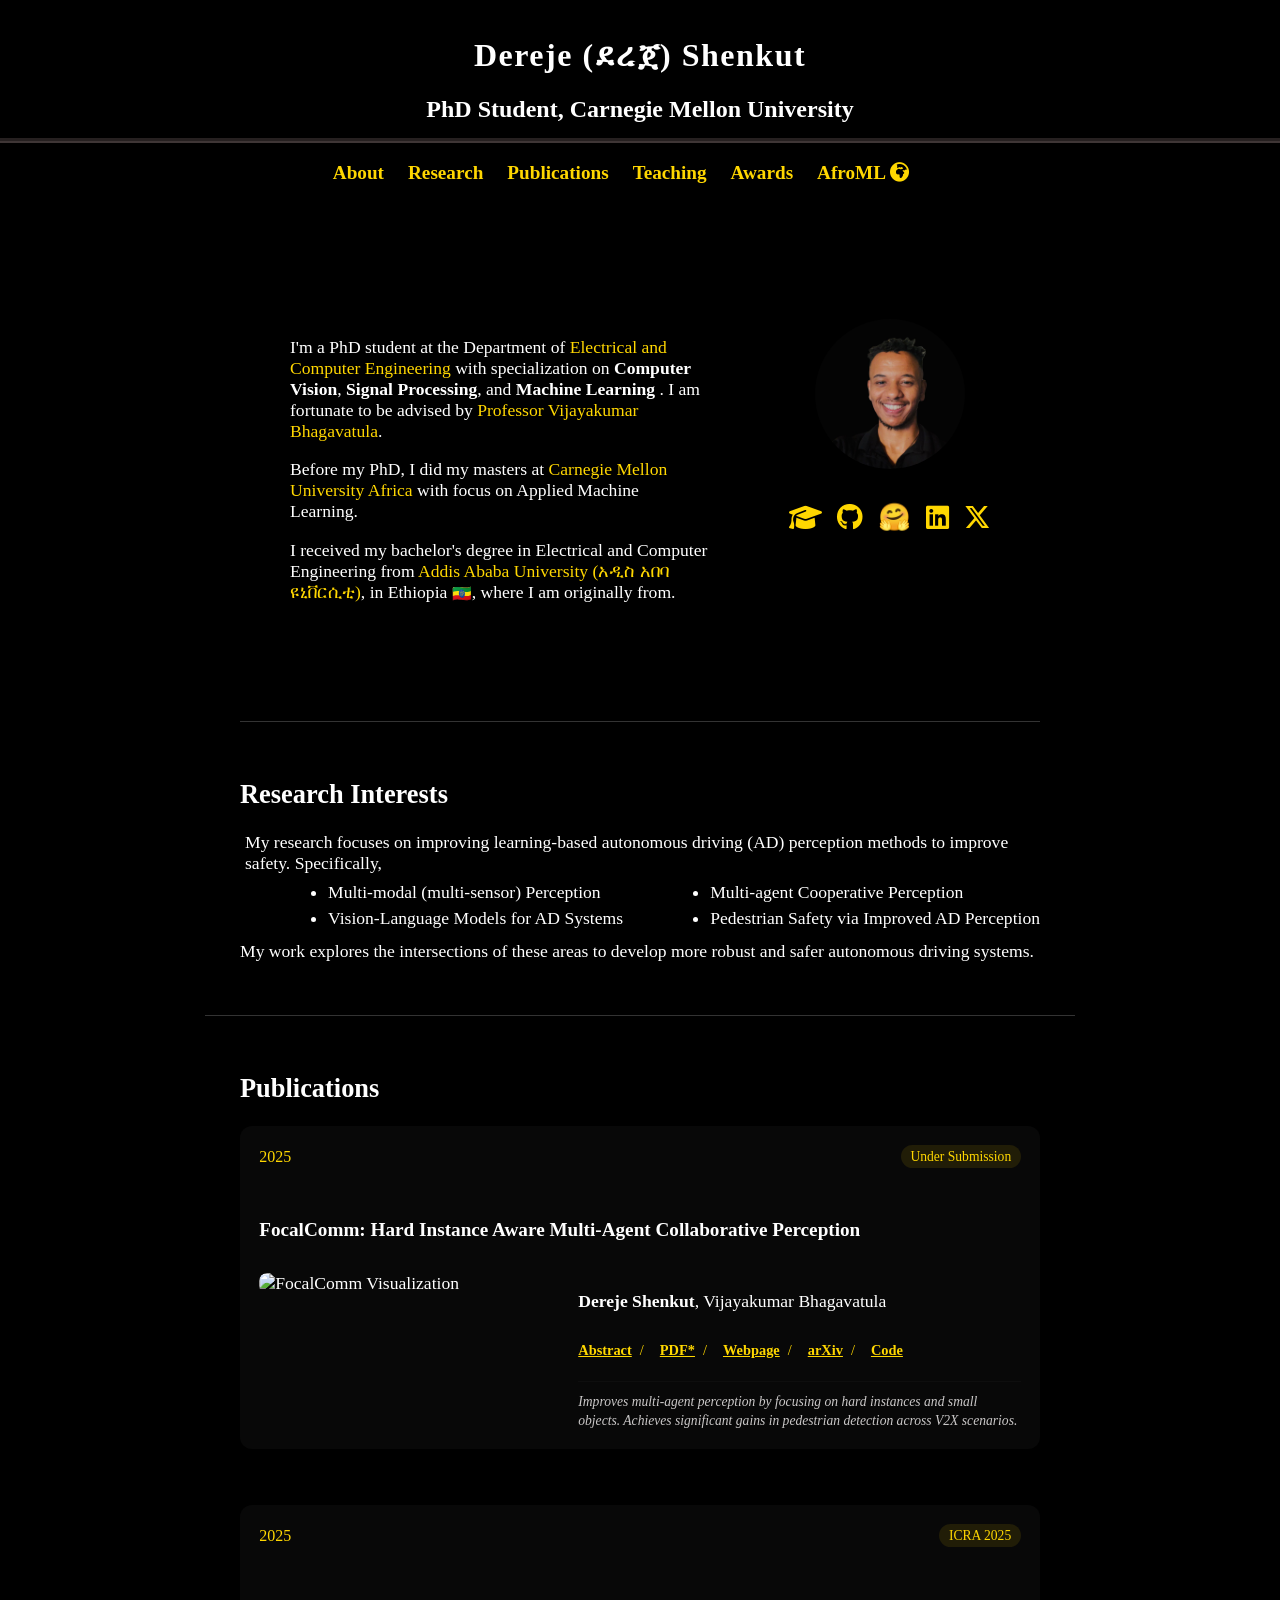
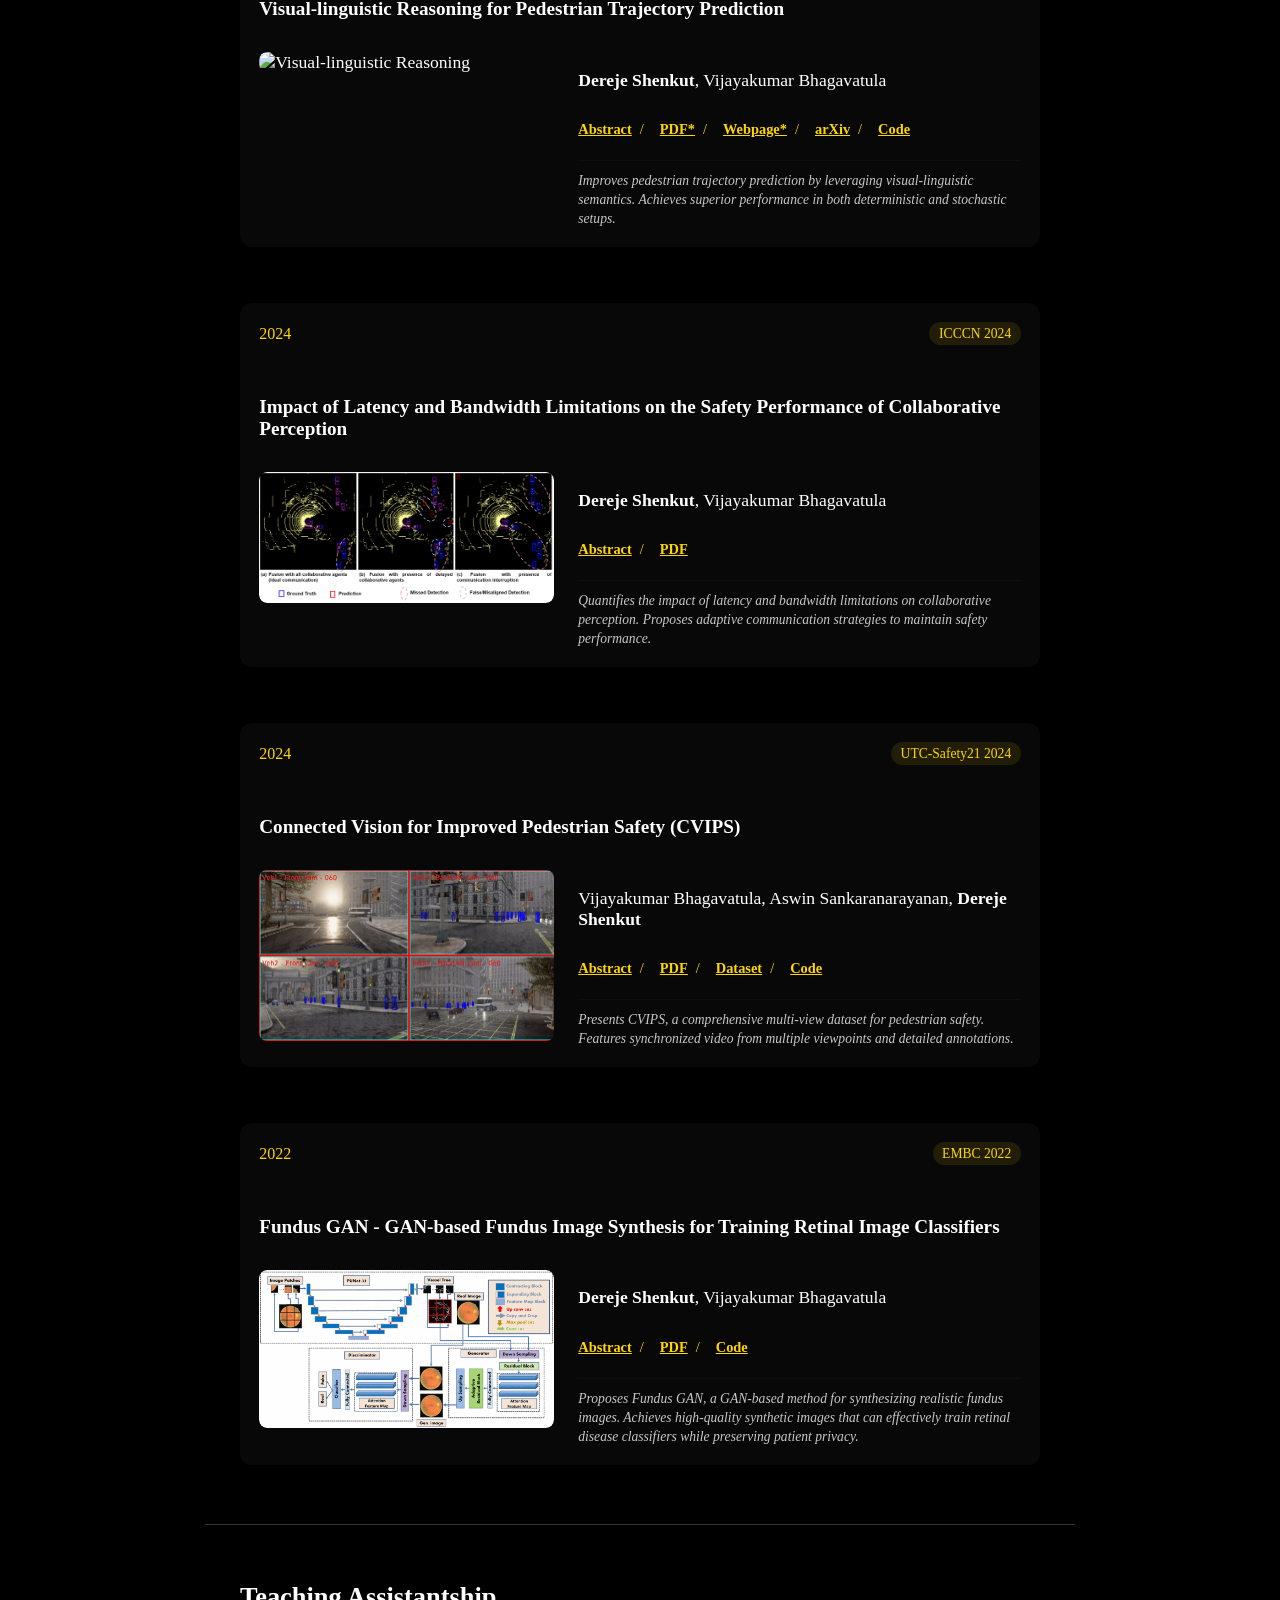
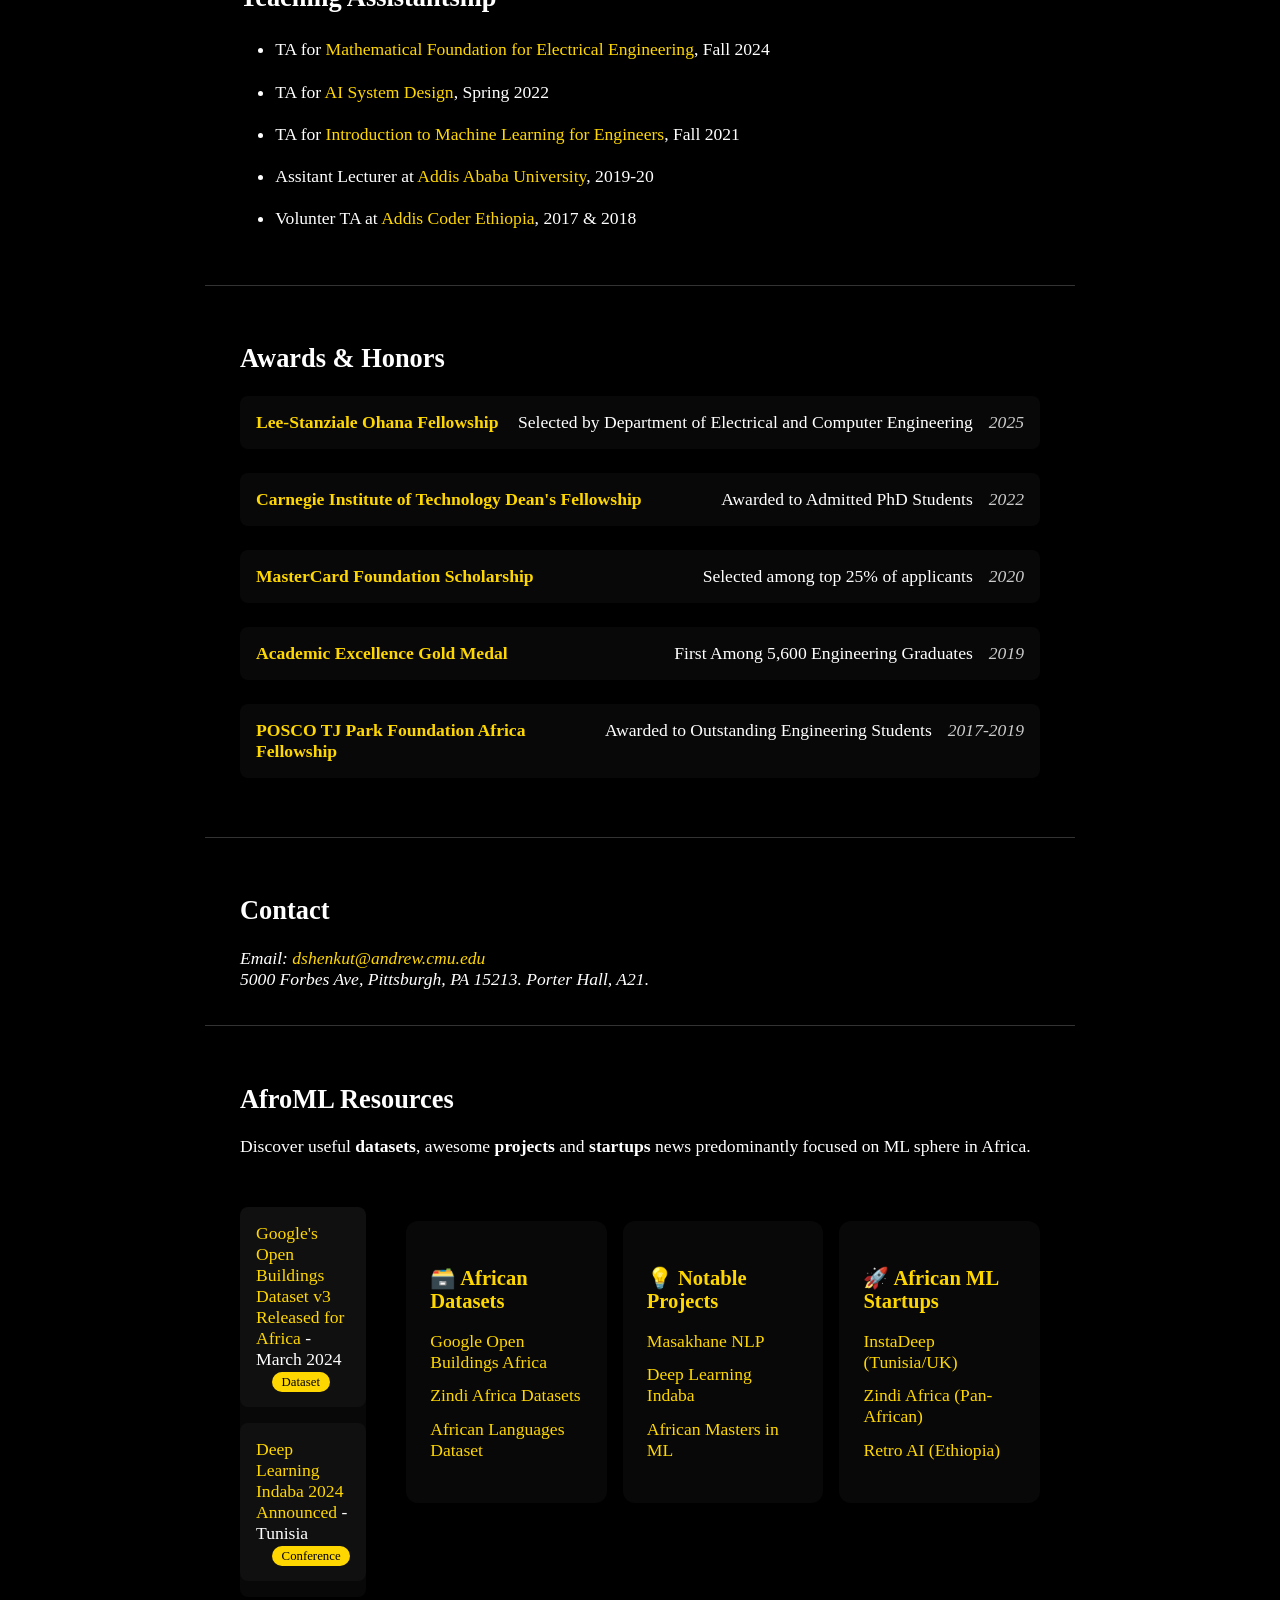
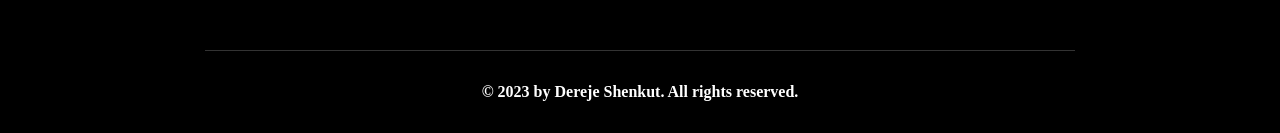
==== commit 2566bab6: "updated news section" ====
--- a/index.html
+++ b/index.html
@@ -25,7 +25,7 @@
                 <li><a href="#teaching">Teaching</a></li>
                 <li><a href="#awards">Awards</a></li>
                 <!-- <li><a href="#contact">Contact</a></li> -->
-                <li><a href="#blueNileHub">NewsML(Afr)</a></li>
+                <li><a href="#blueNileHub">AfroML <i class="fas fa-globe-africa"></i></a></li>
             </ul>
         </nav>
     </header>
@@ -406,7 +406,7 @@
     </section>
     <!-- Fun Fact Section -->
     <section id="blueNileHub">
-        <h2>News</h2>
+        <h2>AfroML Resources</h2>
         <!-- <p>
             Welcome to Harambe's ML Chronicles, where I write about the hope and glimpse of Machine Learning in Africa. 
             Here, I regularly write about latest news, resources, and opportunities within the African ML sphere.
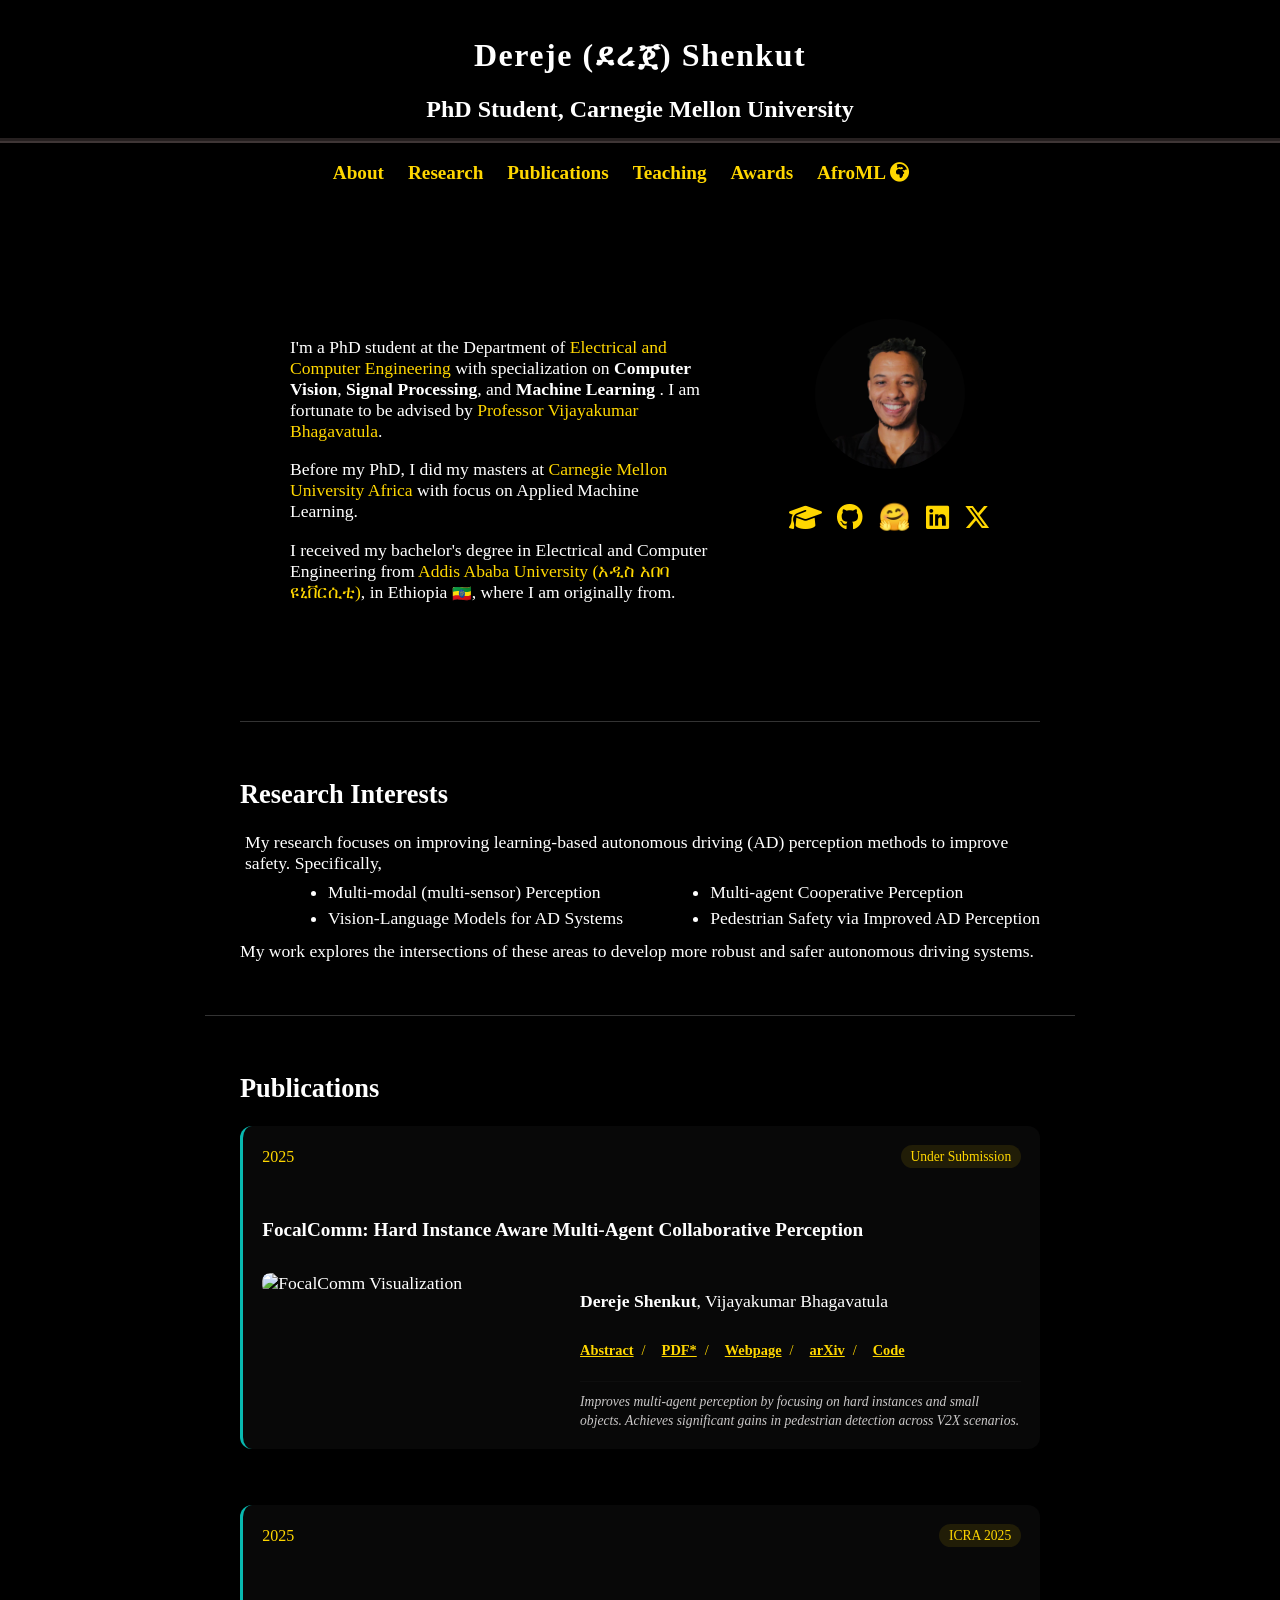
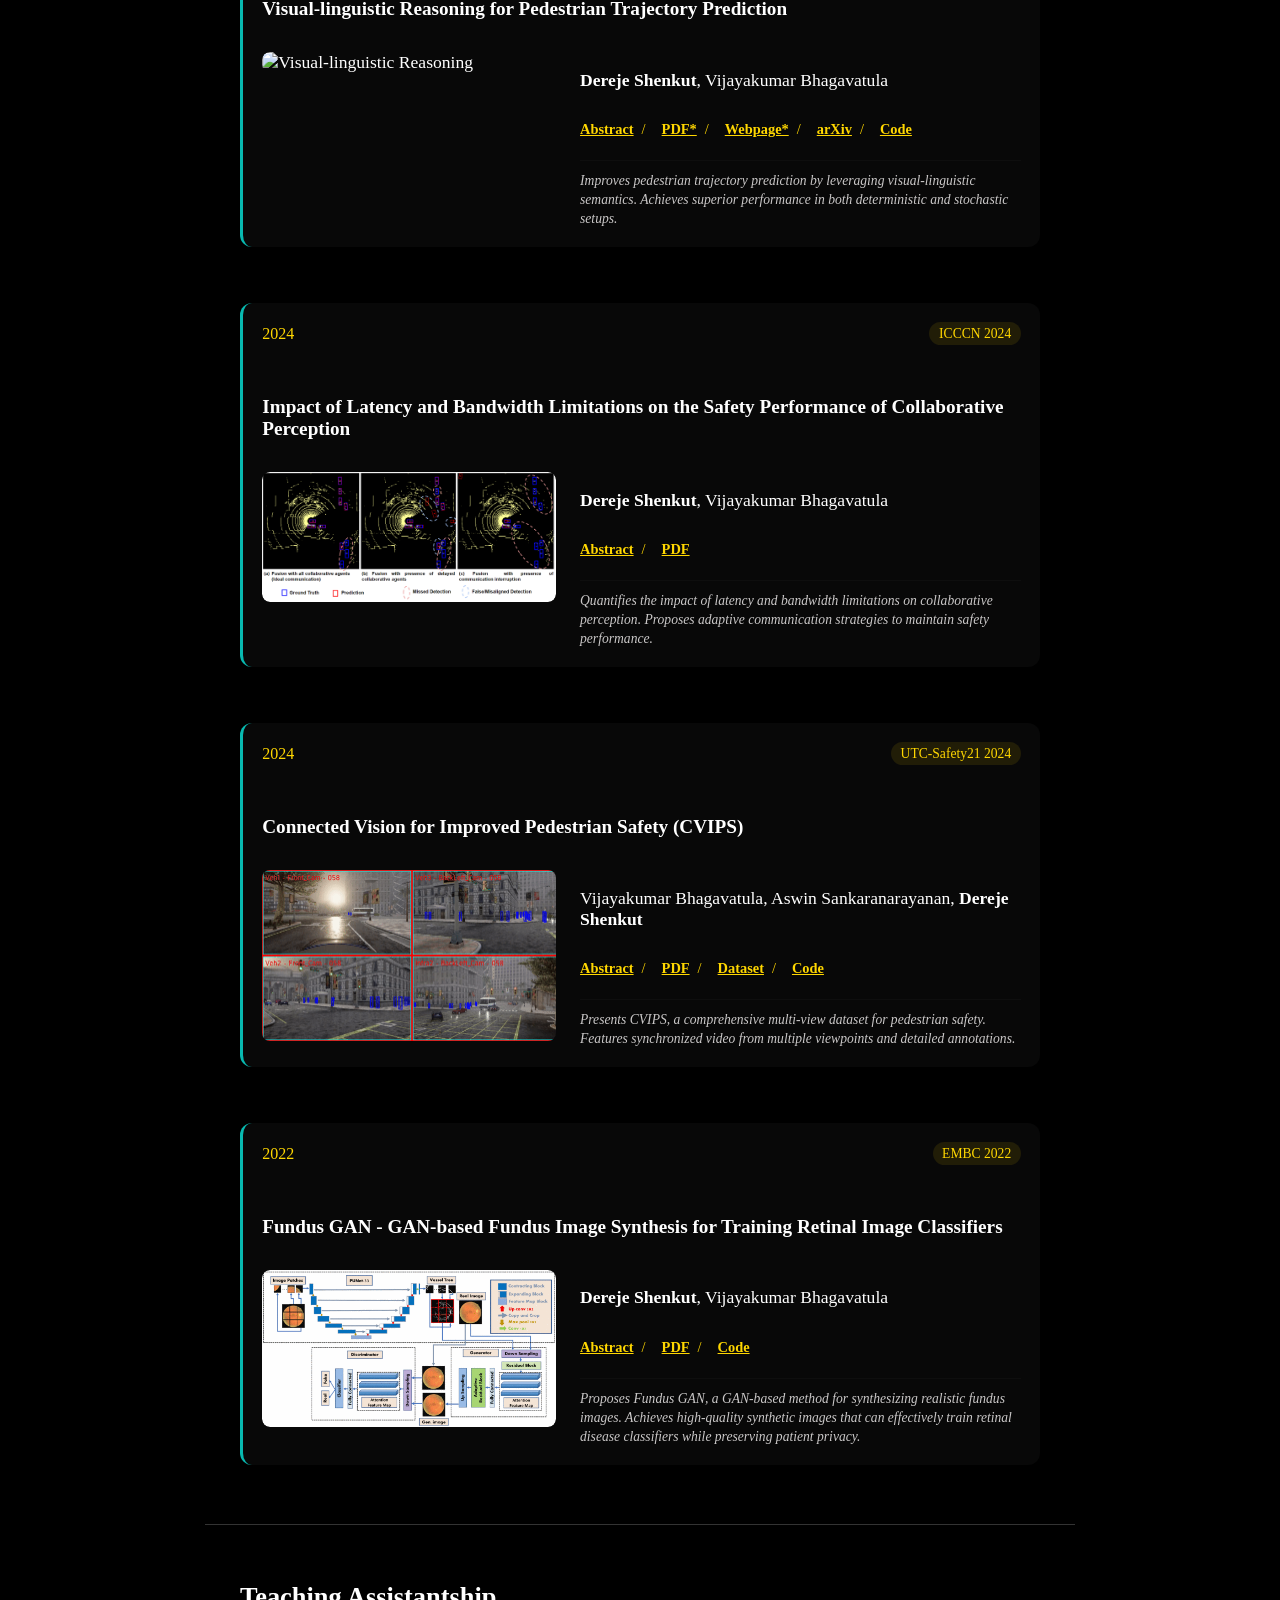
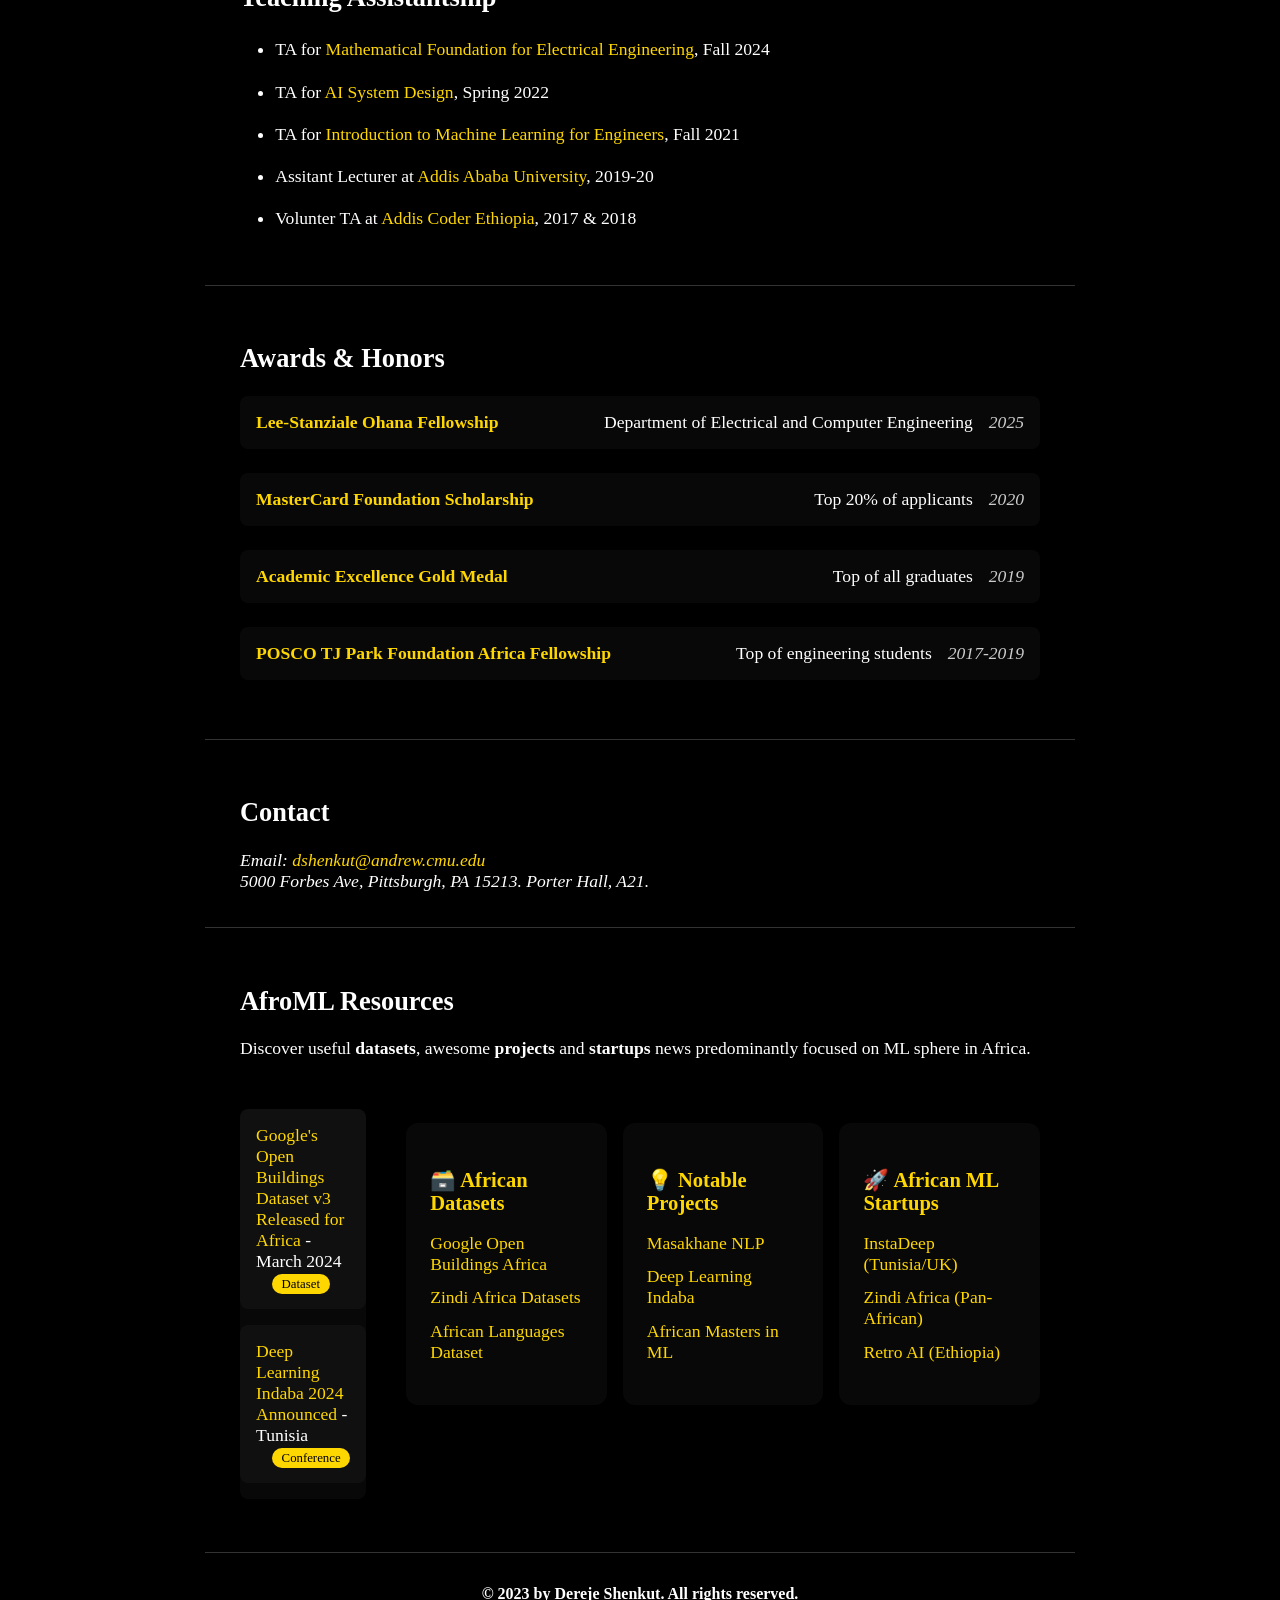
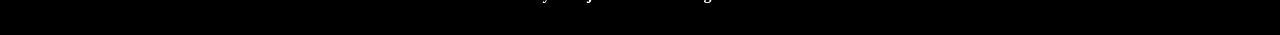
==== commit 8d8fdcaf: "Update styles and layout" ====
--- a/index.html
+++ b/index.html
@@ -370,27 +370,27 @@
         <ul class="awards-list">
             <li class="award-item">
                 <span class="award-name">Lee-Stanziale Ohana Fellowship</span>
-                <span class="award-details">Selected by Department of Electrical and Computer Engineering</span>
+                <span class="award-details">Department of Electrical and Computer Engineering</span>
                 <span class="award-year">2025</span>
             </li>
-            <li class="award-item">
+            <!-- <li class="award-item">
                 <span class="award-name">Carnegie Institute of Technology Dean's Fellowship</span>
                 <span class="award-details">Awarded to Admitted PhD Students</span>
                 <span class="award-year">2022</span>
-            </li>
+            </li> -->
             <li class="award-item">
                 <span class="award-name">MasterCard Foundation Scholarship</span>
-                <span class="award-details">Selected among top 25% of applicants</span>
+                <span class="award-details">Top 20% of applicants</span>
                 <span class="award-year">2020</span>
             </li>
             <li class="award-item">
                 <span class="award-name">Academic Excellence Gold Medal</span>
-                <span class="award-details">First Among 5,600 Engineering Graduates</span>
+                <span class="award-details">Top of all graduates</span>
                 <span class="award-year">2019</span>
             </li>
             <li class="award-item">
                 <span class="award-name">POSCO TJ Park Foundation Africa Fellowship</span>
-                <span class="award-details">Awarded to Outstanding Engineering Students</span>
+                <span class="award-details">Top of engineering students</span>
                 <span class="award-year">2017-2019</span>
             </li>
         </ul>
--- a/styles.css
+++ b/styles.css
@@ -493,7 +493,7 @@
     left: 0;
     right: 0;
     bottom: 0;
-    background: rgba(0, 0, 0, 0.7);
+    background: rgba(255, 255, 255, 0.0325);
     display: flex;
     align-items: center;
     justify-content: center;
@@ -531,7 +531,7 @@
     line-height: 1.5;
     margin: 0;
     padding: 0.8rem;  /* Reduced padding */
-    background: rgba(255, 255, 255, 0.02);  /* Reduced from 0.03 */
+    background: rgba(255, 255, 255, 0.0325);  /* Reduced from 0.03 */
 }
 
 .pub-links {
@@ -633,7 +633,7 @@
 }
 
 .resource-section {
-    background: rgba(255, 255, 255, 0.03);  /* Reduced from 0.05 */
+    background: rgba(255, 255, 255, 0.0325);  /* Reduced from 0.05 */
     padding: 1.5rem;
     border-radius: 12px;
 }
@@ -680,14 +680,14 @@
     align-items: baseline;
     margin-bottom: 1.5rem;
     padding: 1rem;
-    background: rgba(255, 255, 255, 0.03);  /* Reduced from 0.05 */
+    background: rgba(255, 255, 255, 0.0325);  /* Reduced from 0.05 */
     border-radius: 8px;
     transition: transform 0.2s ease;
 }
 
 .award-item:hover {
     transform: translateX(10px);
-    background: rgba(255, 255, 255, 0.05);  /* Reduced from 0.08 */
+    background: rgba(255, 255, 255, 0.0325);  /* Reduced from 0.08 */
 }
 
 .award-name {
@@ -776,7 +776,7 @@
     font-size: 0.9rem;
     line-height: 1.5;
     color: #cccccc;
-    background: rgba(255, 255, 255, 0.02);  /* Reduced from 0.03 */
+    background: rgba(255, 255, 255, 0);  /* Reduced from 0.03 */
     padding: 1rem;
     border-radius: 6px;
     margin-top: 0.5rem;
@@ -795,6 +795,7 @@
     display: flex;
     flex-direction: column;
     gap: 1rem;
+    border-left: 3px solid #08b9b0;
 }
 
 /* Responsive adjustments */
@@ -831,10 +832,11 @@
     font-style: italic;
     margin-top: 0.8rem;
     padding-top: 0.8rem;
-    border-top: 1px solid rgba(255, 255, 255, 0.03);  /* Very subtle separator */
+    border-top: 1px solid rgba(255, 255, 255, 0.0325);  /* Very subtle separator */
     line-height: 1.4;
     font-weight: 300;  /* Light weight text */
     opacity: 0.8;  /* Slightly faded appearance */
+    
 }
 
 /* Adjust spacing when description follows links */
